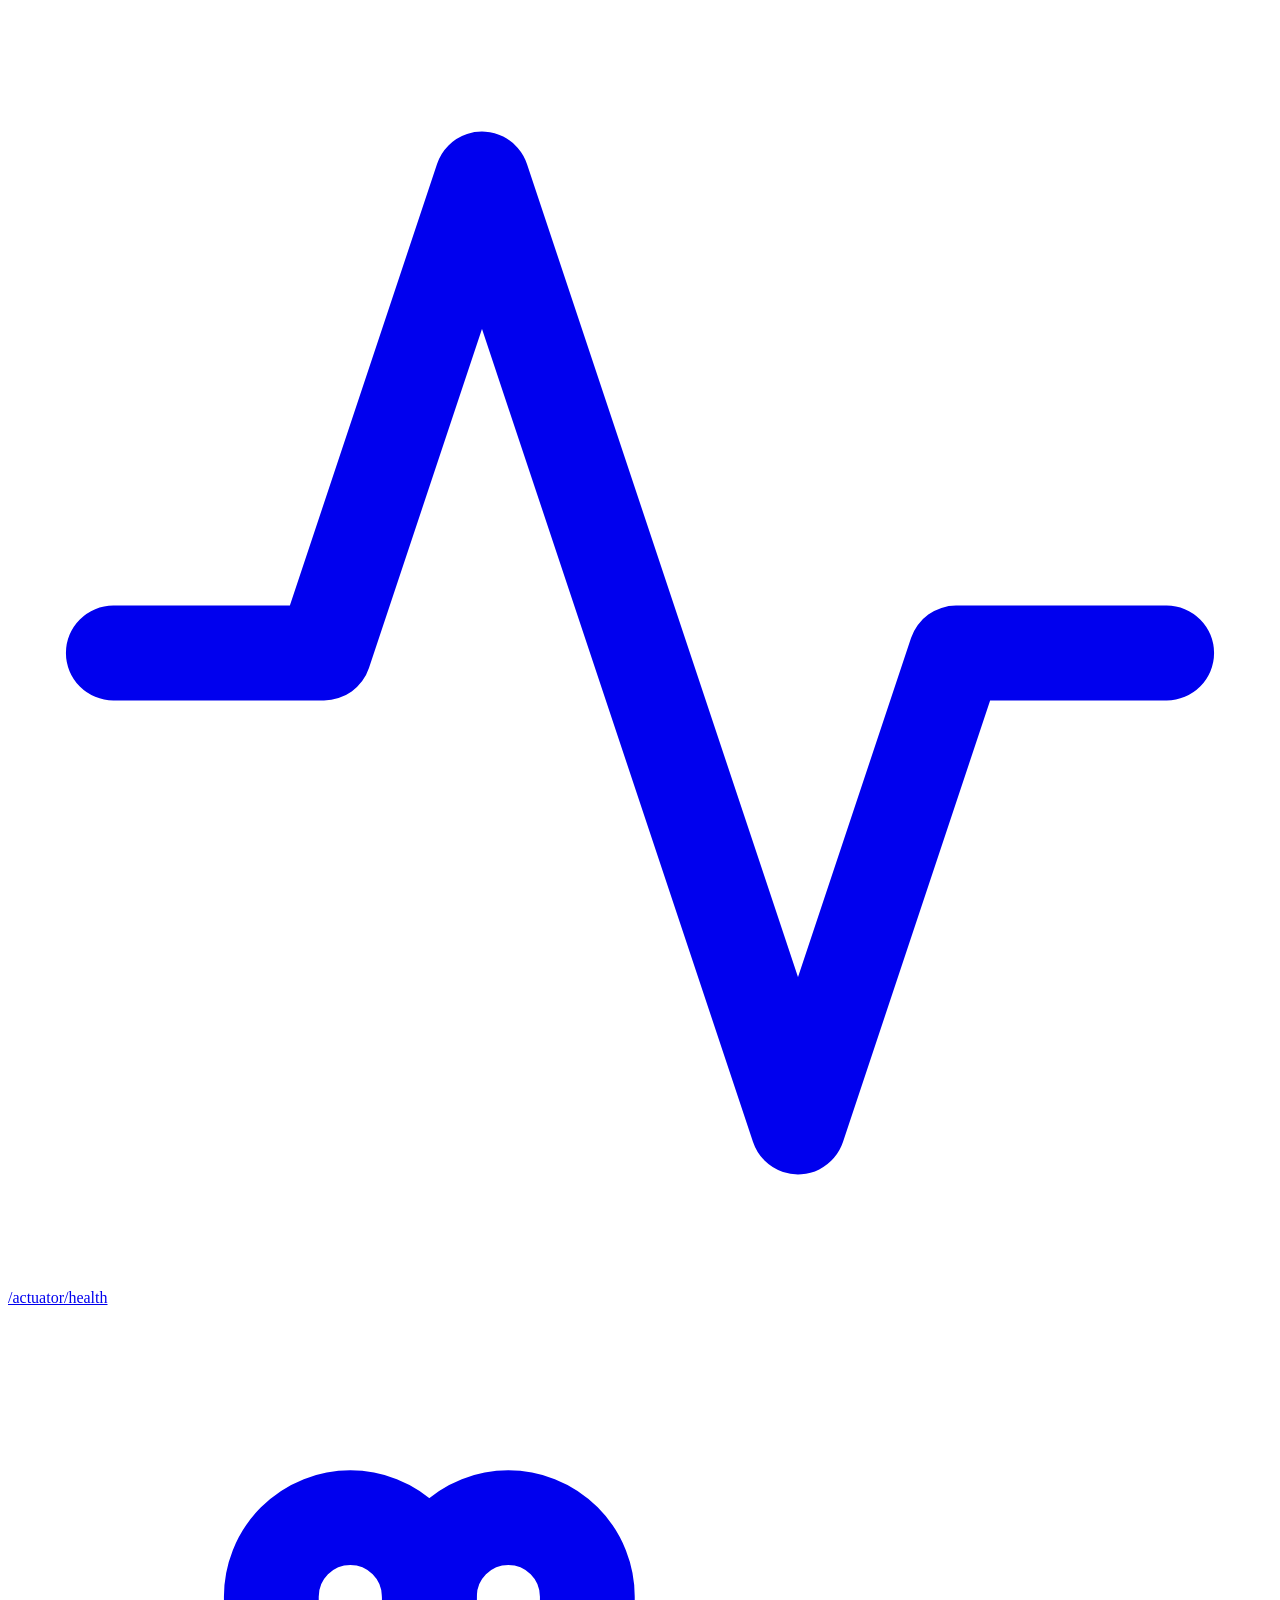
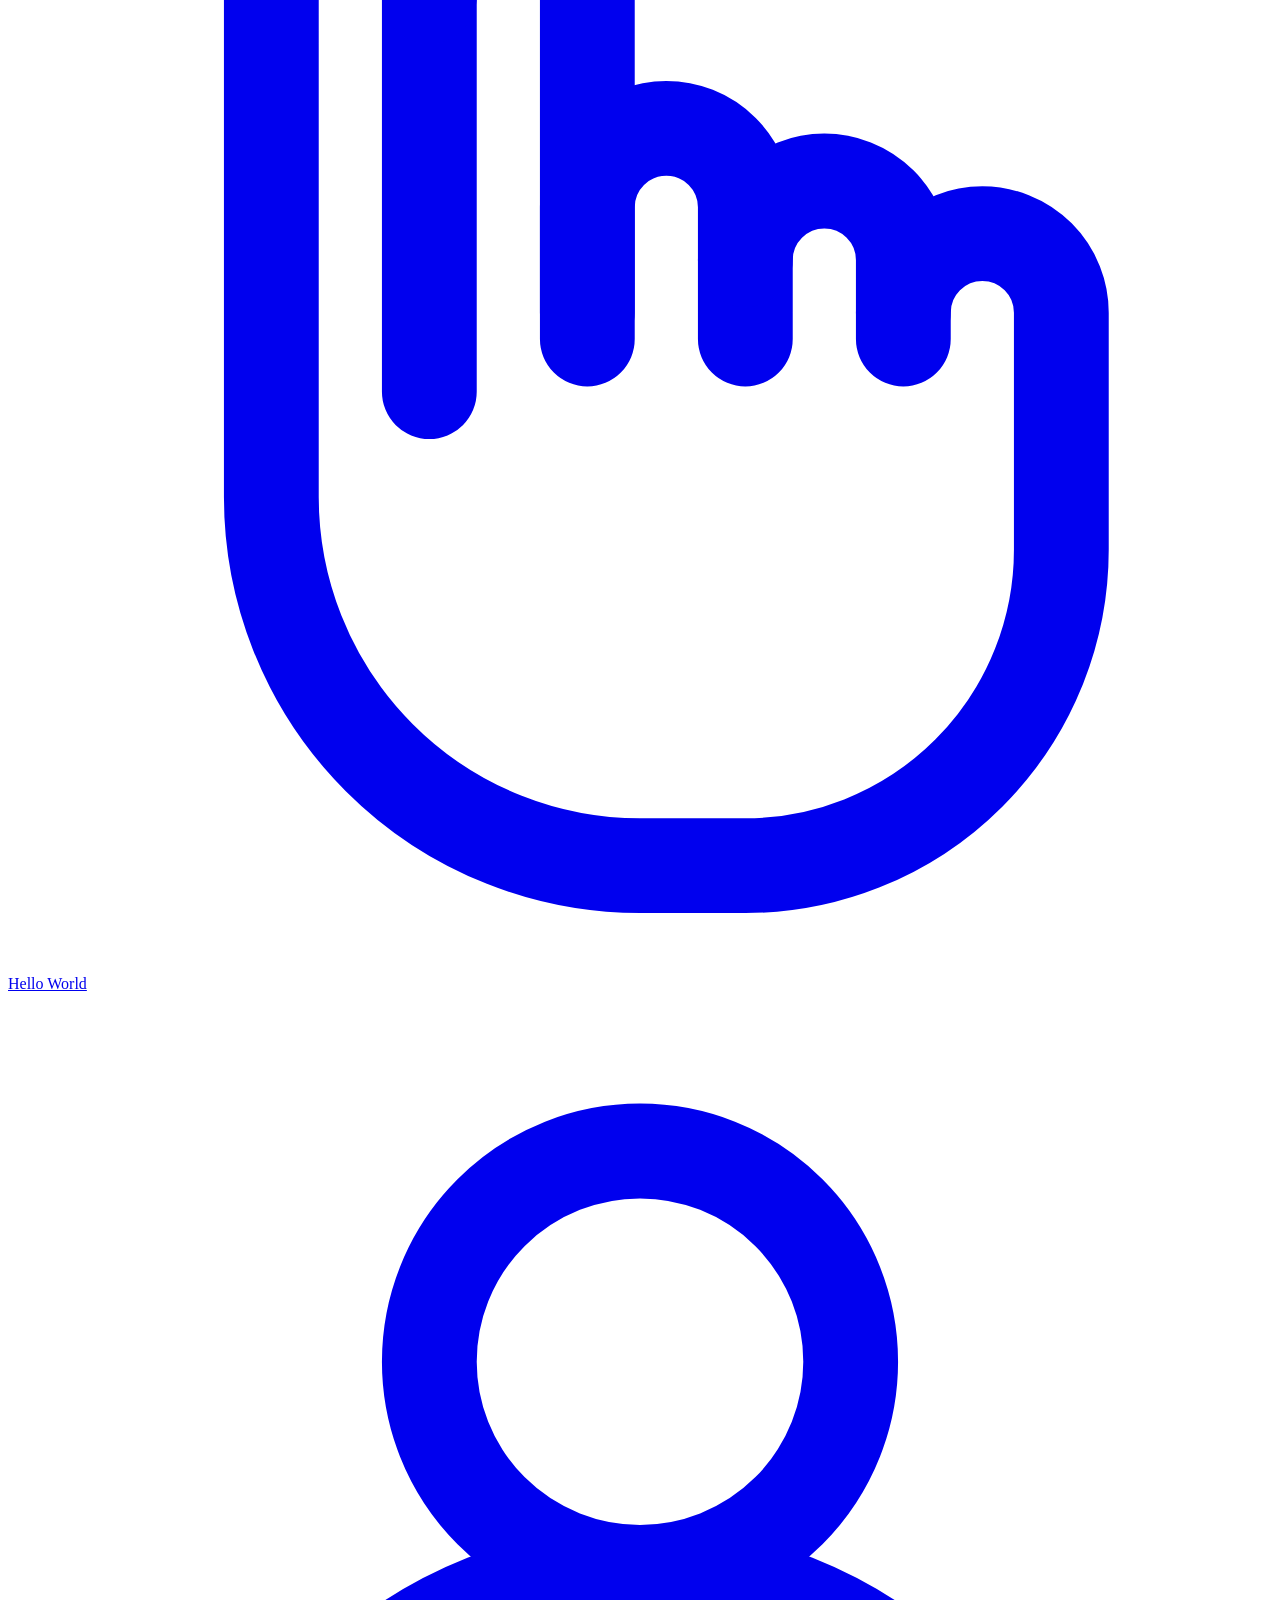
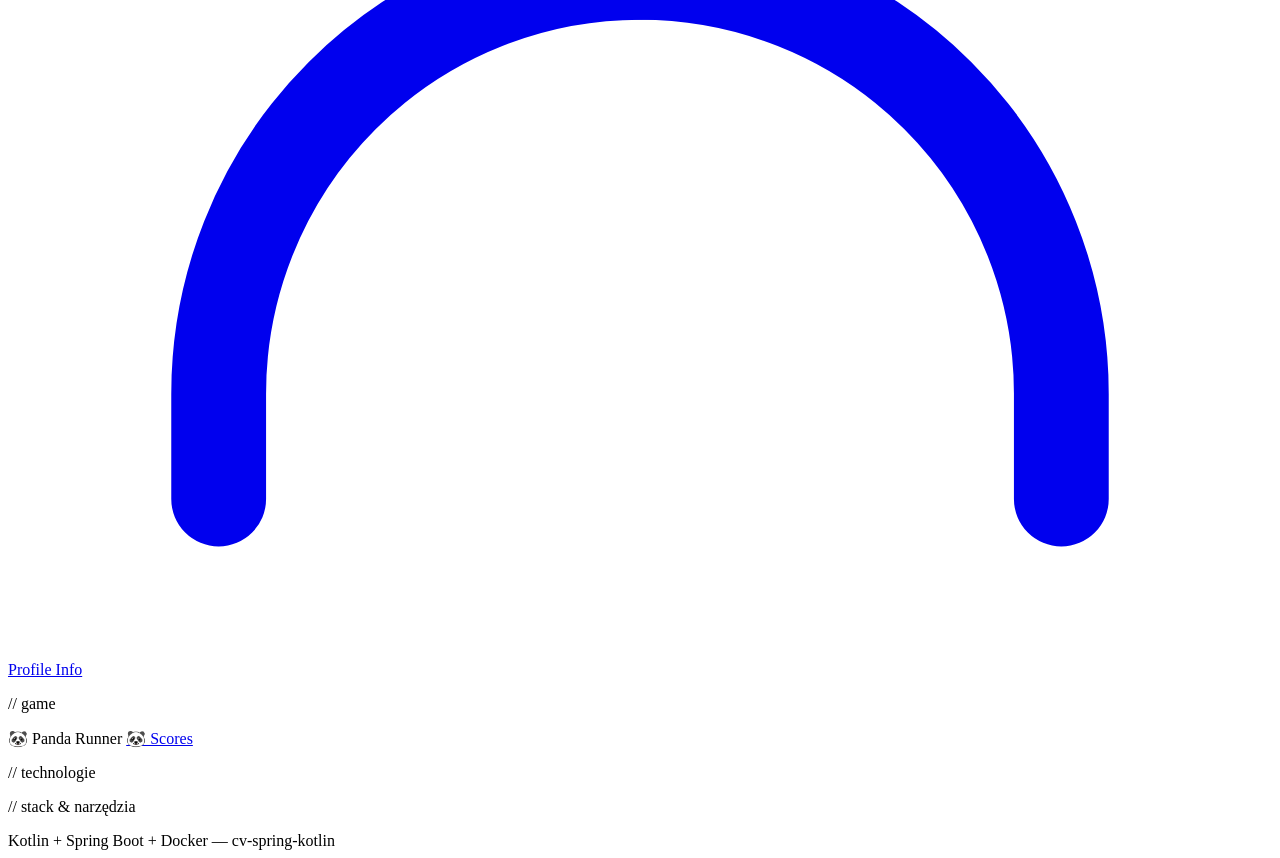
==== cv-spring-kotlin/src/main/resources/templates/index.html @ df16843b "Adding Panga Game Player Score storing in database" ====
<!DOCTYPE html>
<html lang="pl">
<head>
    <meta charset="UTF-8">
    <meta name="viewport" content="width=device-width, initial-scale=1.0">
    <title>CV</title>
    <link rel="preconnect" href="https://fonts.googleapis.com">
    <link href="https://fonts.googleapis.com/css2?family=DM+Mono:wght@300;400;500&family=Syne:wght@400;600;800&display=swap" rel="stylesheet">
    <link rel="icon" href="data:image/svg+xml,<svg xmlns='http://www.w3.org/2000/svg' viewBox='0 0 24 24' fill='none' stroke='%237fdbca' stroke-width='2' stroke-linecap='round' stroke-linejoin='round'><circle cx='12' cy='7' r='4'/><path d='M4 21v-2a8 8 0 0 1 16 0v2'/></svg>">
    <link rel="stylesheet" href="/css/indexStyle.css">
</head>
<body>
<div class="container">

    <!-- Header -->
    <header class="header">
        <p class="header__eyebrow" id="eyebrow"></p>
        <h1 class="header__name" id="name"></h1>
        <p class="header__role" id="role"></p>
        <p class="header__bio" id="bio"></p>

        <!-- Linki dynamiczne (z API) + statyczne przyciski -->
        <div class="links" id="links">
            <a class="link-btn" href="/actuator/health" id="health-link">
                <svg viewBox="0 0 24 24" fill="none" stroke="currentColor" stroke-width="1.8" stroke-linecap="round" stroke-linejoin="round">
                    <polyline points="22 12 18 12 15 21 9 3 6 12 2 12"/>
                </svg>
                /actuator/health
            </a>
            <a class="link-btn" href="/api/hello">
                <svg viewBox="0 0 24 24" fill="none" stroke="currentColor" stroke-width="1.8" stroke-linecap="round" stroke-linejoin="round">
                    <path d="M8 13V5.5a1.5 1.5 0 0 1 3 0V12"/>
                    <path d="M11 11.5v-2a1.5 1.5 0 0 1 3 0V12"/>
                    <path d="M14 10.5a1.5 1.5 0 0 1 3 0V12"/>
                    <path d="M17 11.5a1.5 1.5 0 0 1 3 0V16a6 6 0 0 1-6 6h-2a7 7 0 0 1-7-7V5.5a1.5 1.5 0 0 1 3 0"/>
                </svg>
                Hello World
            </a>
            <a class="link-btn" href="/api/profileinfo">
                <svg viewBox="0 0 24 24" fill="none" stroke="currentColor" stroke-width="1.8" stroke-linecap="round" stroke-linejoin="round">
                    <circle cx="12" cy="7" r="4"/>
                    <path d="M4 21v-2a8 8 0 0 1 16 0v2"/>
                </svg>
                Profile Info
            </a>
        </div>
    </header>

    <section class="section">
        <p class="section__label">// game</p>
        <a class="link-btn" th:href="@{/pandaGame.html}">
            🐼 Panda Runner
        </a>
        <a class="link-btn" href="/api/pandagame/scores">
            🐼 Scores
        </a>
    </section>

    <!-- Technologies — wypełniane z API (data.technologies) -->
    <section class="section">
        <p class="section__label">// technologie</p>
        <div class="skills" id="skills-grid"></div>
    </section>

    <!-- Stack — wypełniane z API (data.stacks) -->
    <section class="section">
        <p class="section__label">// stack & narzędzia</p>
        <div class="stack" id="stack-chips"></div>
    </section>

    <!-- Footer -->
    <footer class="footer">
        <div class="status">
            <div class="dot"></div>
            <!-- wypełniane z API (data.footer) -->
            <span id="footer-status"></span>
        </div>
        <span>Kotlin + Spring Boot + Docker — cv-spring-kotlin</span>
    </footer>
</div>
<script src="/js/index.js"></script>
</body>
</html>
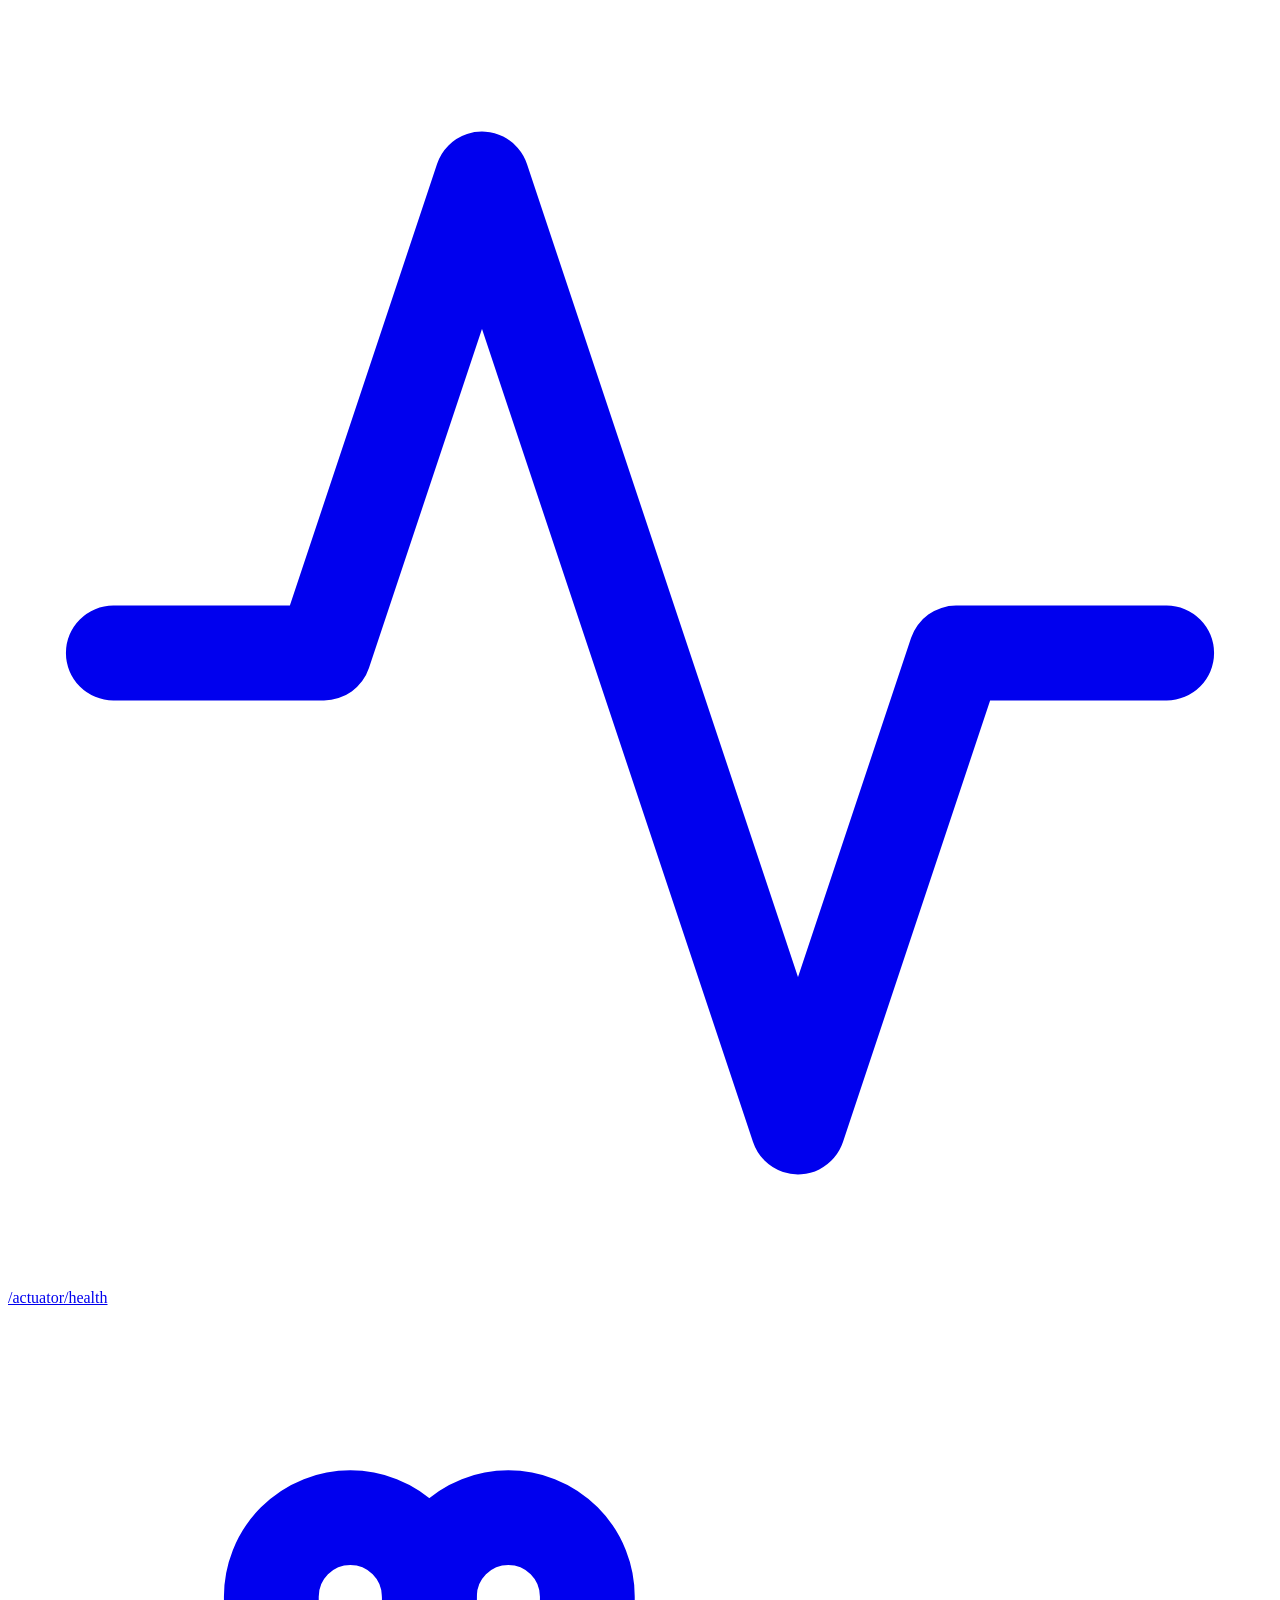
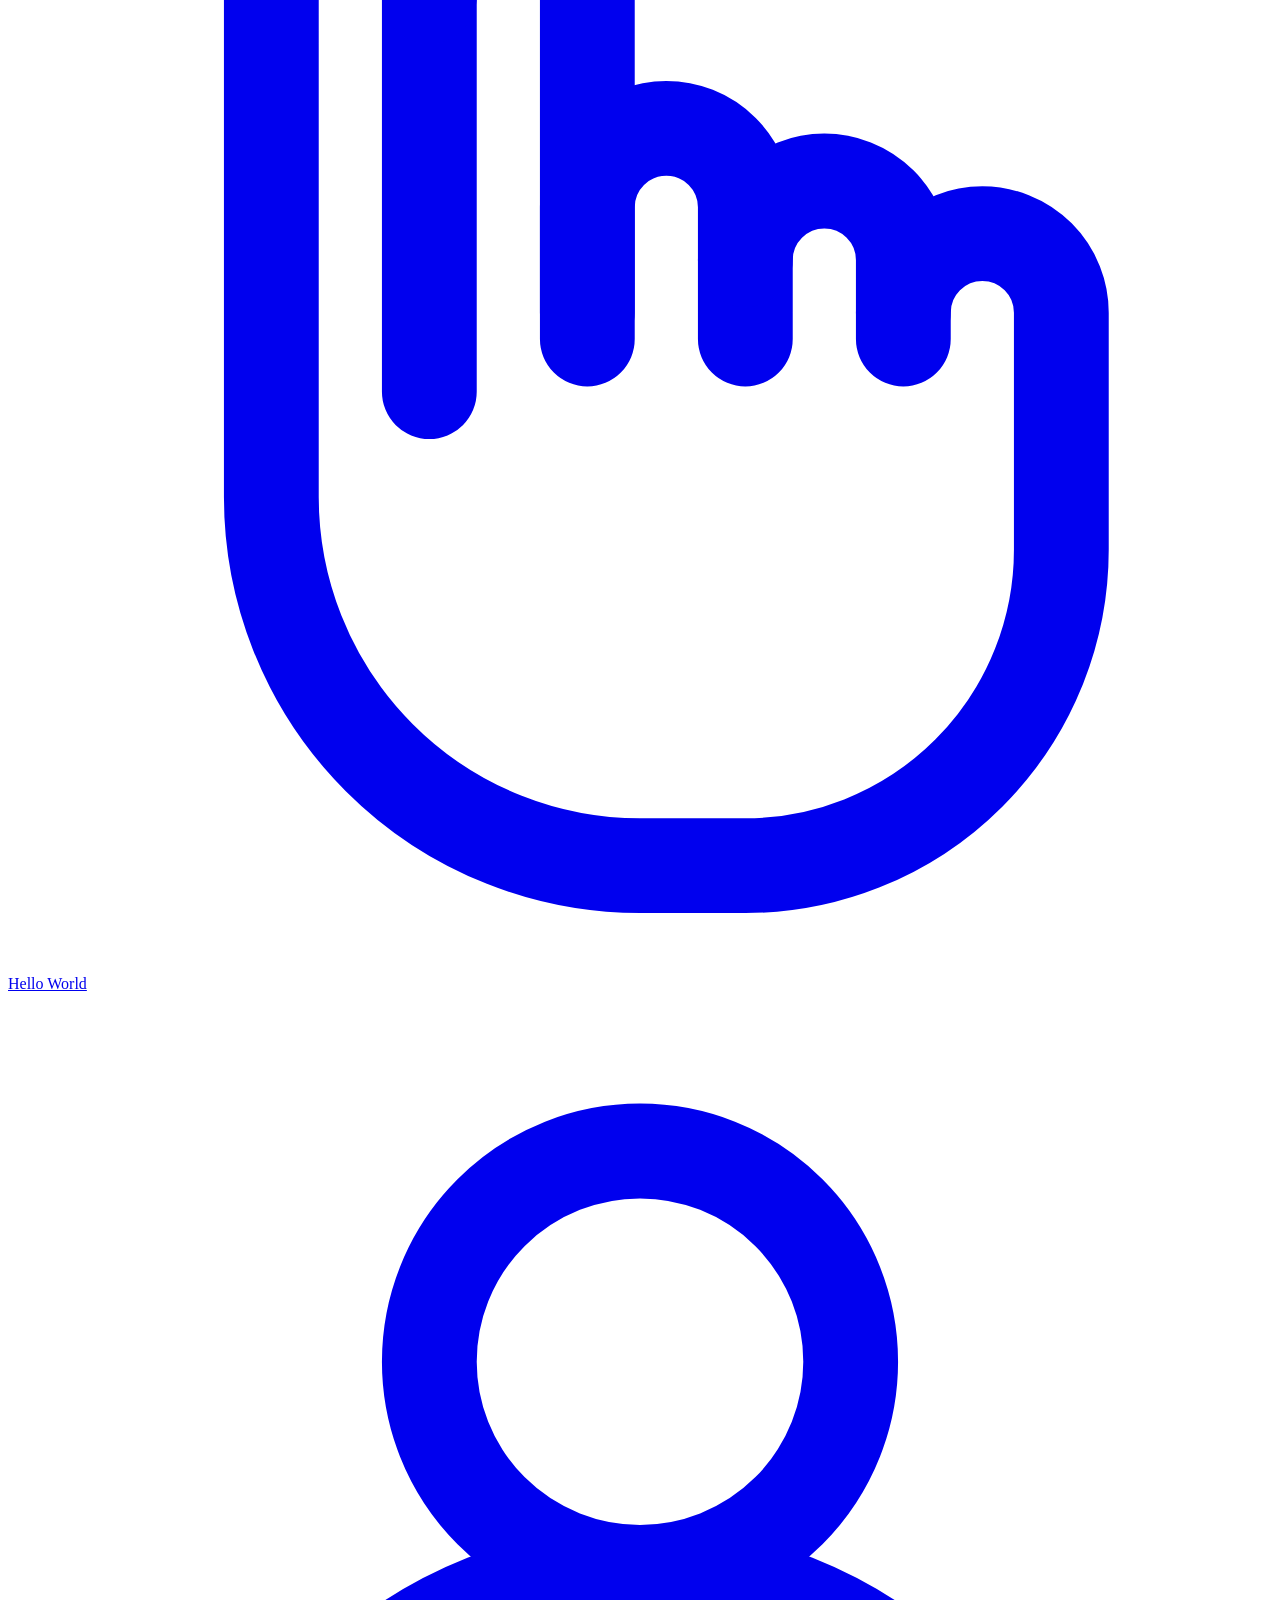
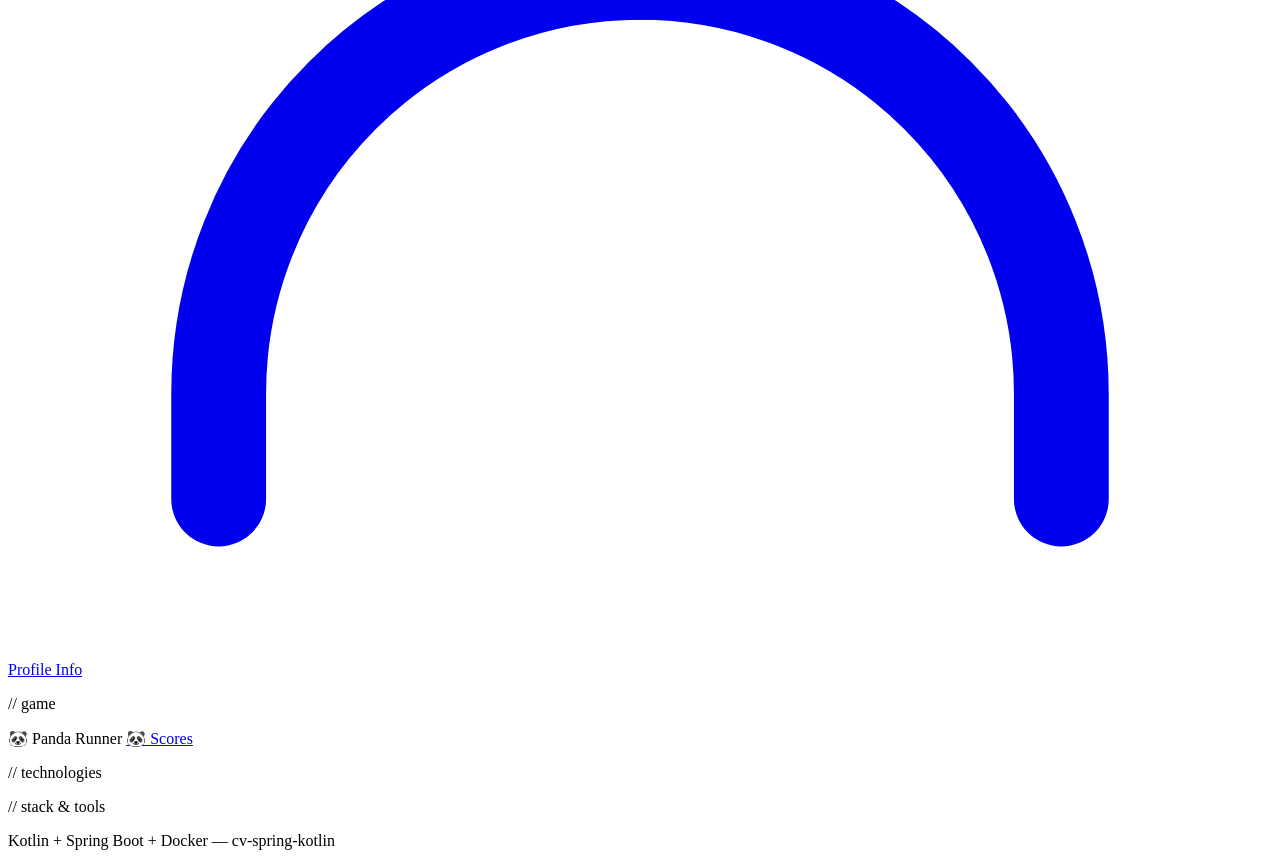
==== commit 9a90a6f1: "Updating english version" ====
--- a/cv-spring-kotlin/src/main/resources/templates/index.html
+++ b/cv-spring-kotlin/src/main/resources/templates/index.html
@@ -56,15 +56,15 @@
         </a>
     </section>
 
-    <!-- Technologies — wypełniane z API (data.technologies) -->
+    <!-- Technologies — populated from API (data.technologies) -->
     <section class="section">
-        <p class="section__label">// technologie</p>
+        <p class="section__label">// technologies</p>
         <div class="skills" id="skills-grid"></div>
     </section>
 
-    <!-- Stack — wypełniane z API (data.stacks) -->
+    <!-- Stack — populated from API (data.stacks) -->
     <section class="section">
-        <p class="section__label">// stack & narzędzia</p>
+        <p class="section__label">// stack & tools</p>
         <div class="stack" id="stack-chips"></div>
     </section>
 
@@ -72,7 +72,7 @@
     <footer class="footer">
         <div class="status">
             <div class="dot"></div>
-            <!-- wypełniane z API (data.footer) -->
+            <!-- populated from API (data.footer) -->
             <span id="footer-status"></span>
         </div>
         <span>Kotlin + Spring Boot + Docker — cv-spring-kotlin</span>
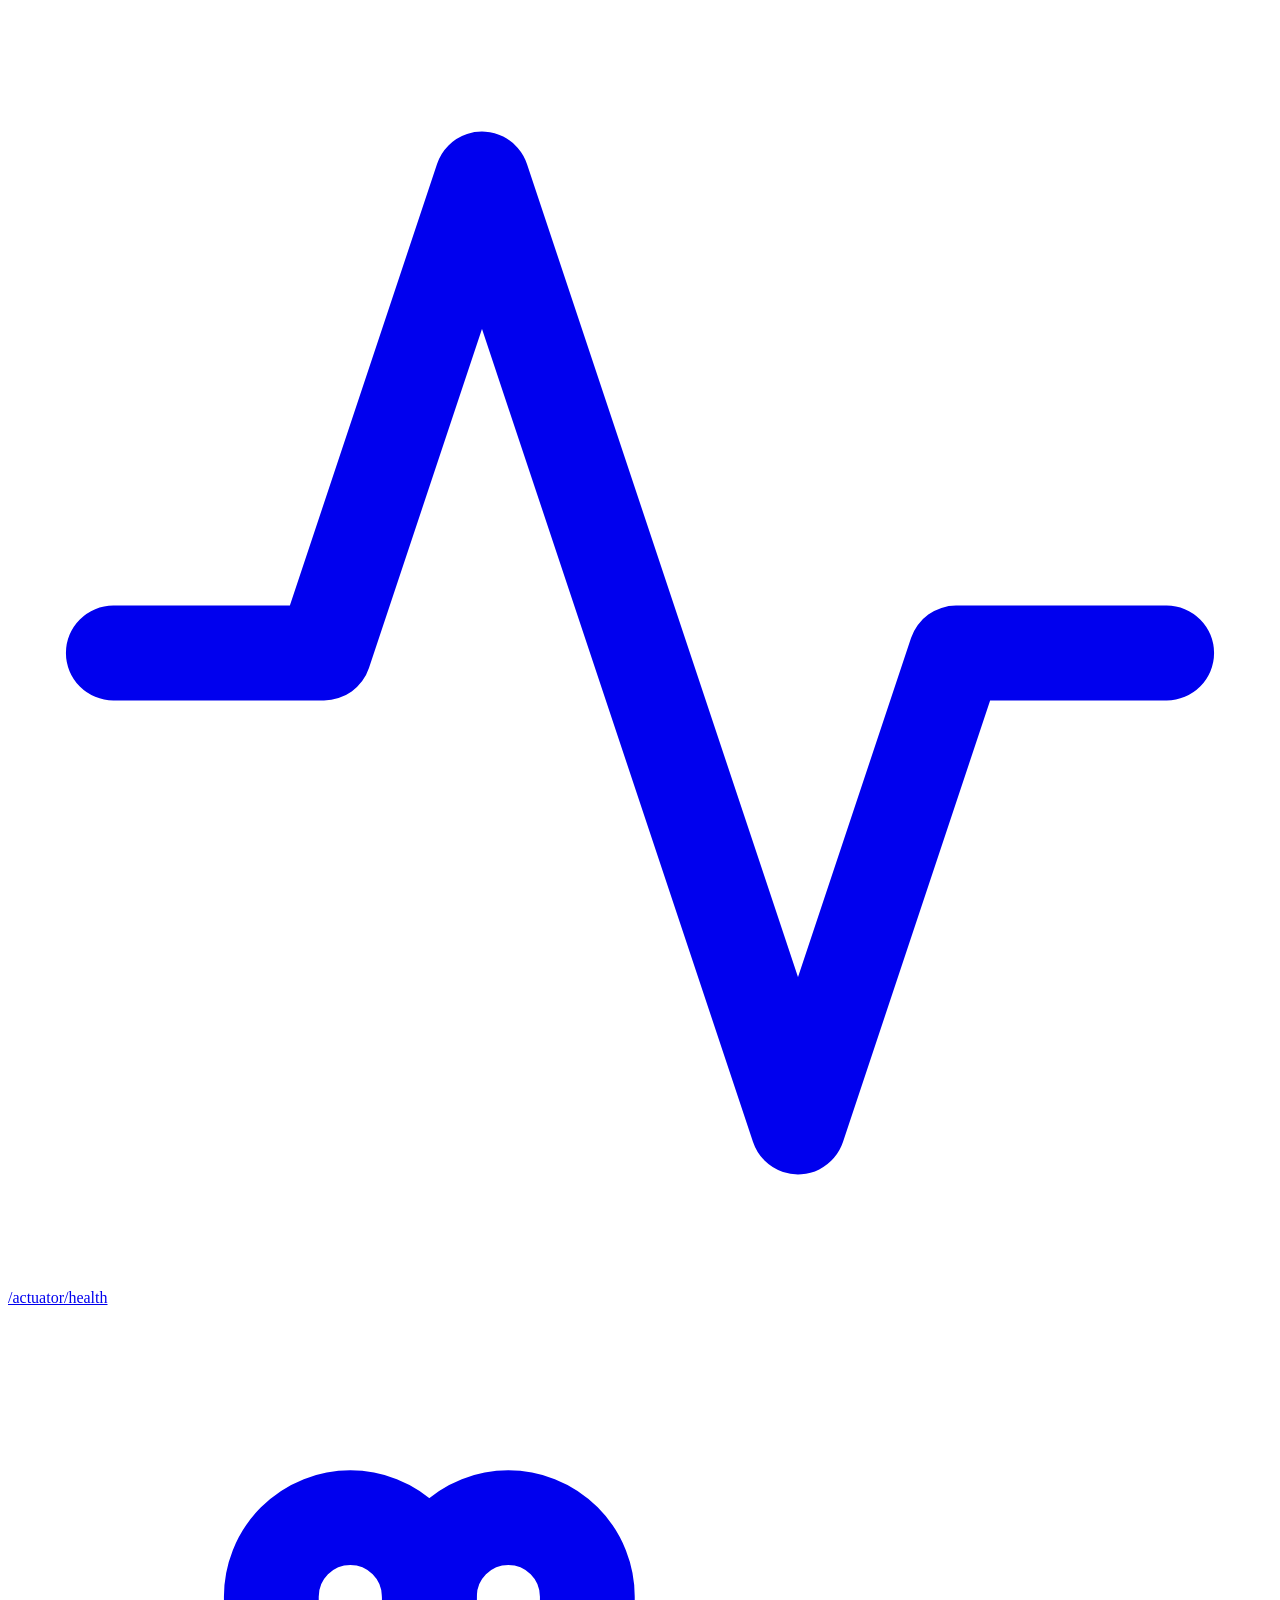
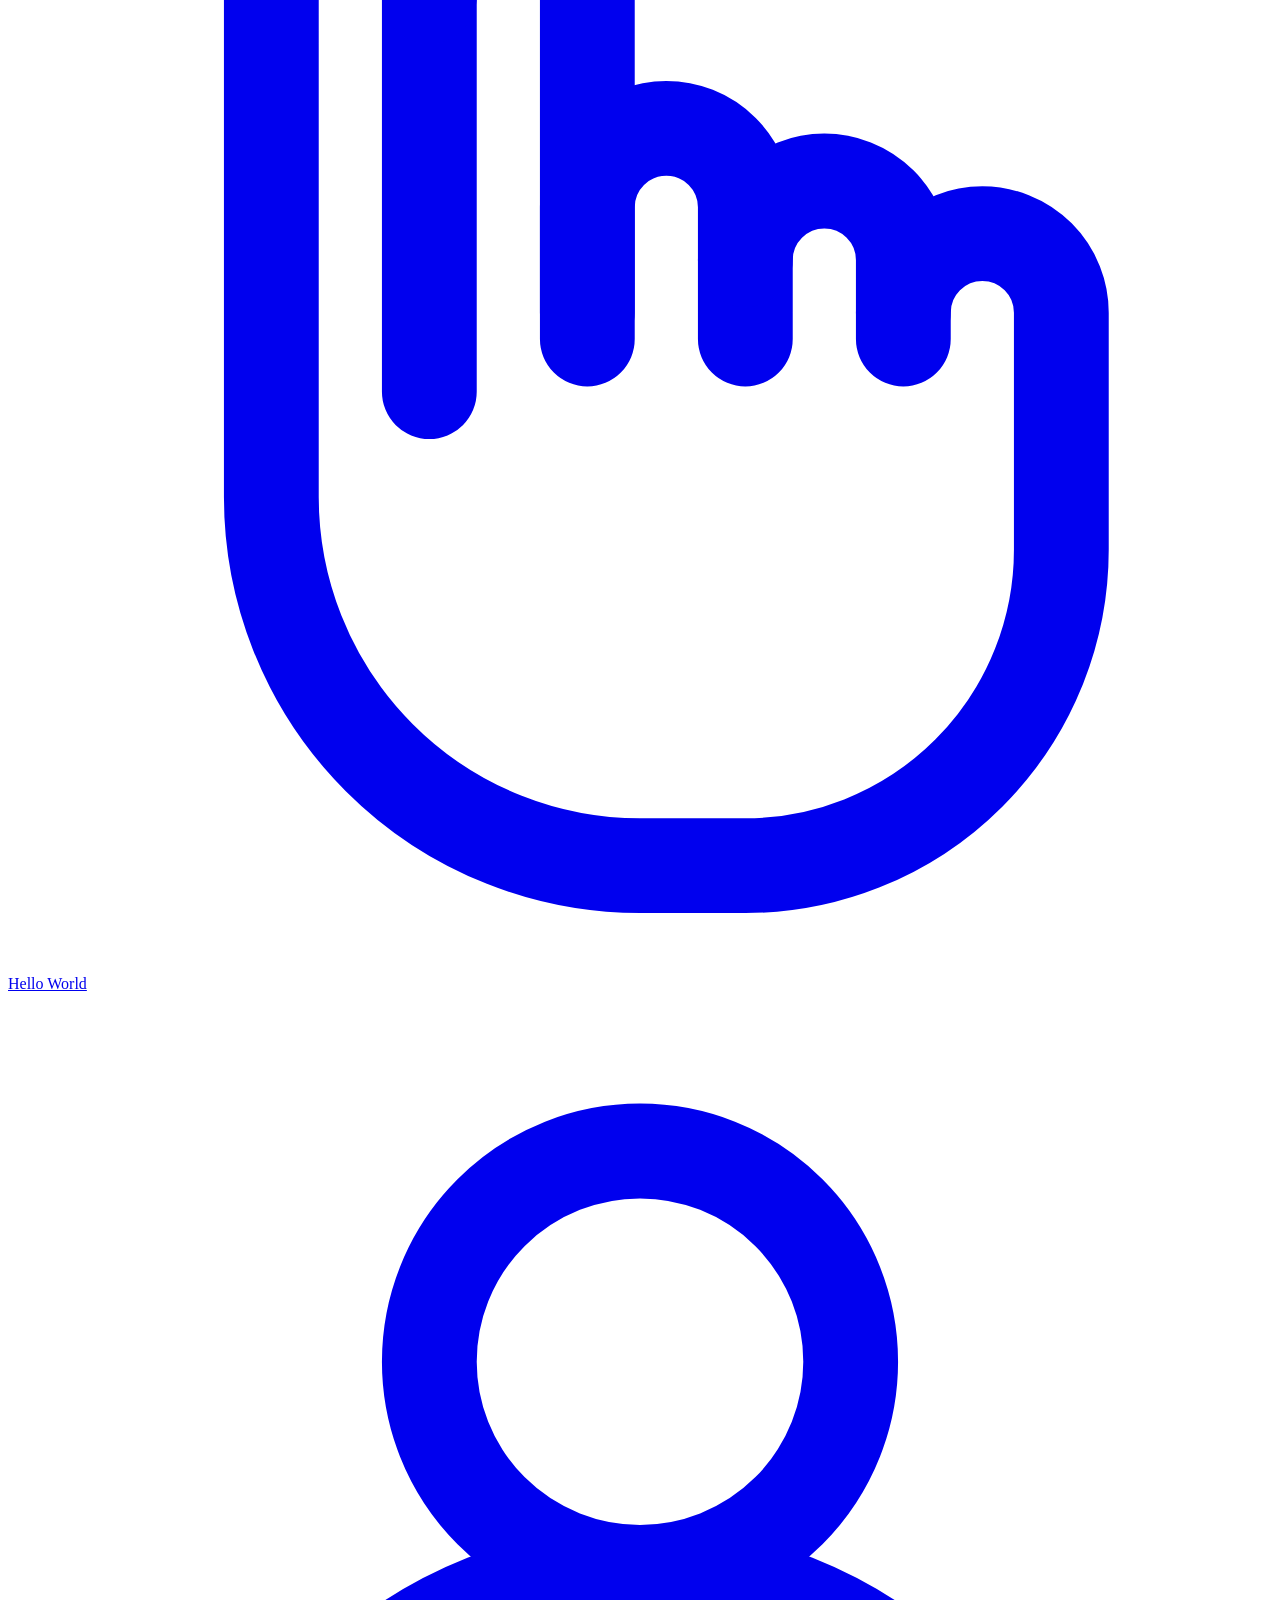
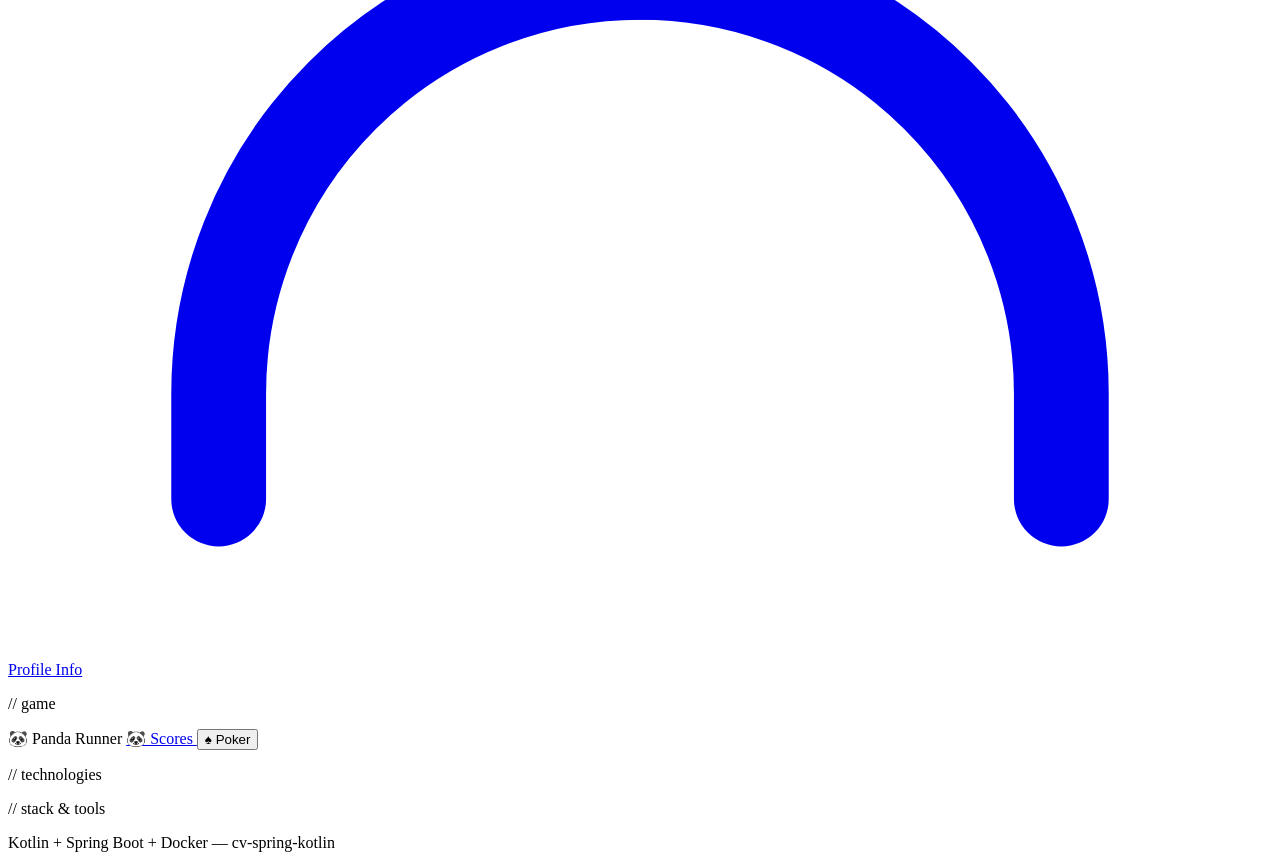
==== commit ab77331d: "Update" ====
--- a/cv-spring-kotlin/src/main/resources/templates/index.html
+++ b/cv-spring-kotlin/src/main/resources/templates/index.html
@@ -54,6 +54,9 @@
         <a class="link-btn" href="/api/pandagame/scores">
             🐼 Scores
         </a>
+        <a class="link-btn" th:href="@{/pokerGame.html}">
+            <button>♠ Poker</button>
+        </a>
     </section>
 
     <!-- Technologies — populated from API (data.technologies) -->
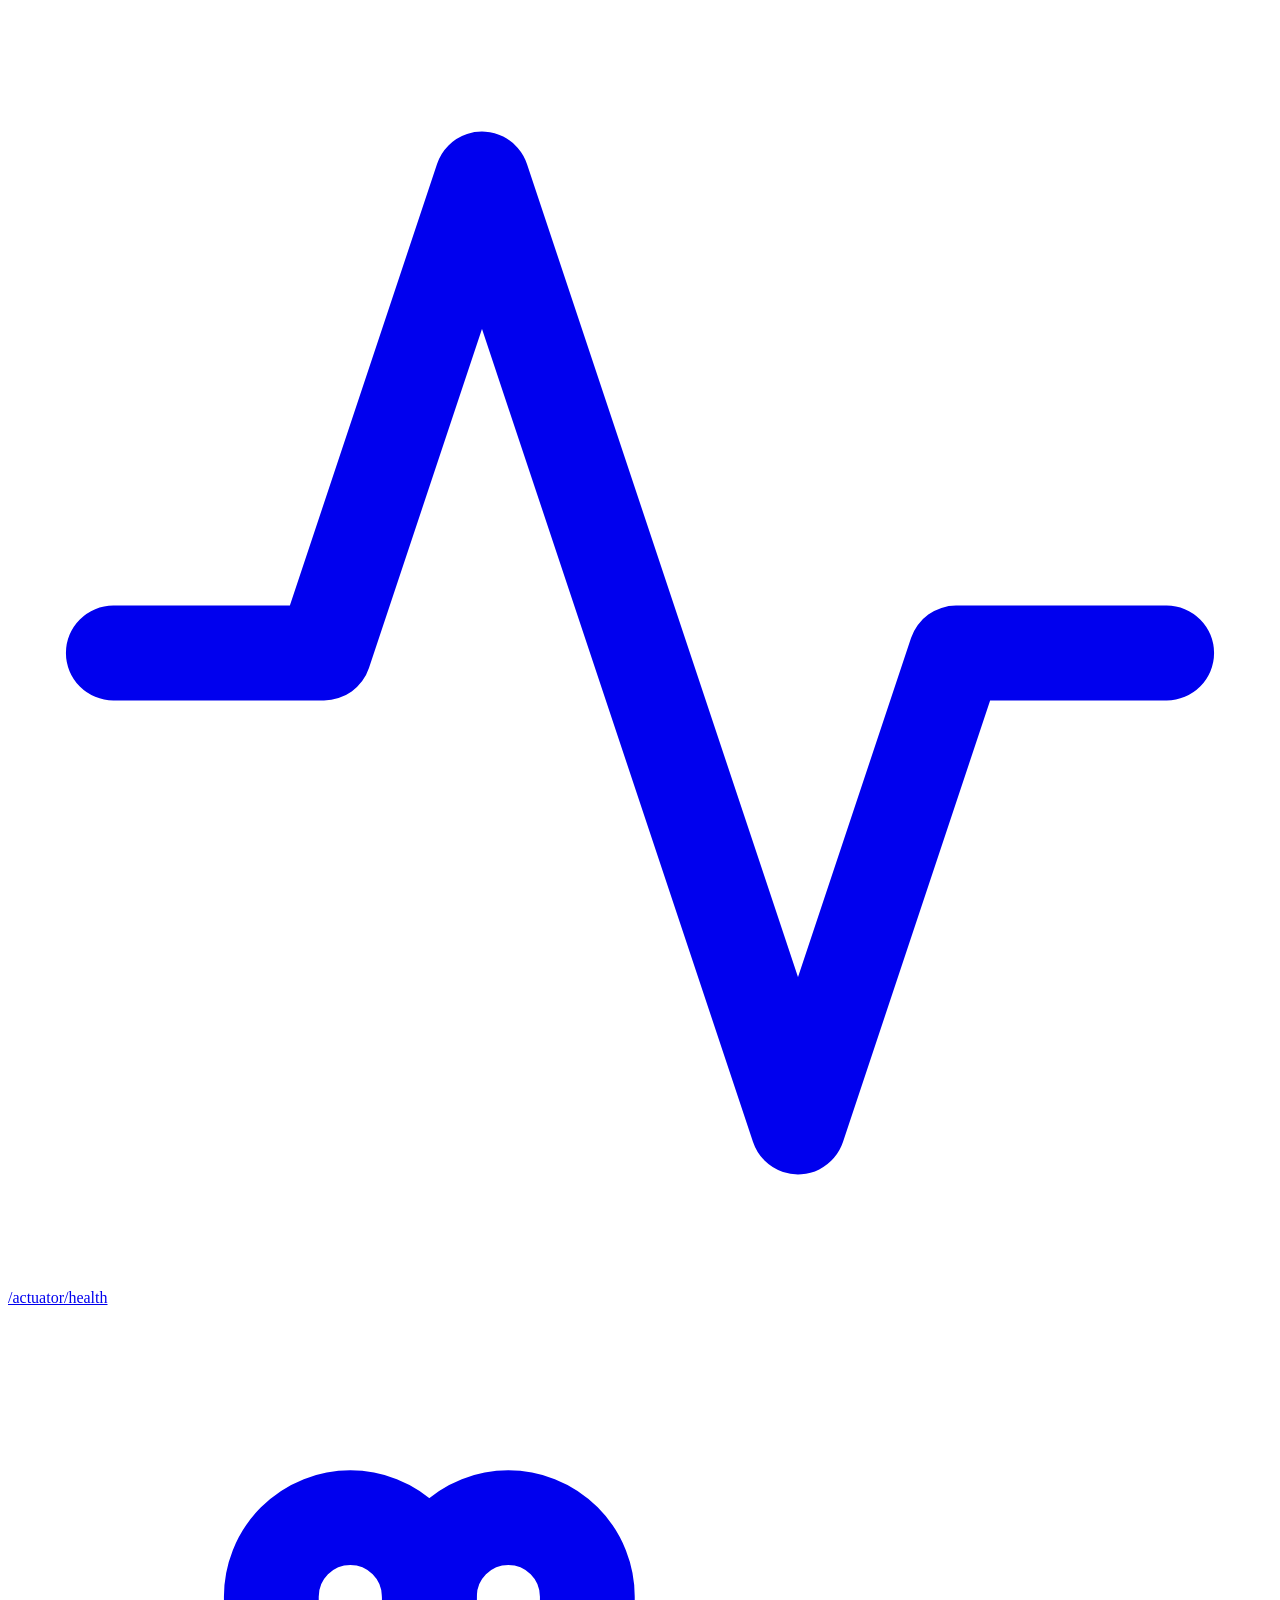
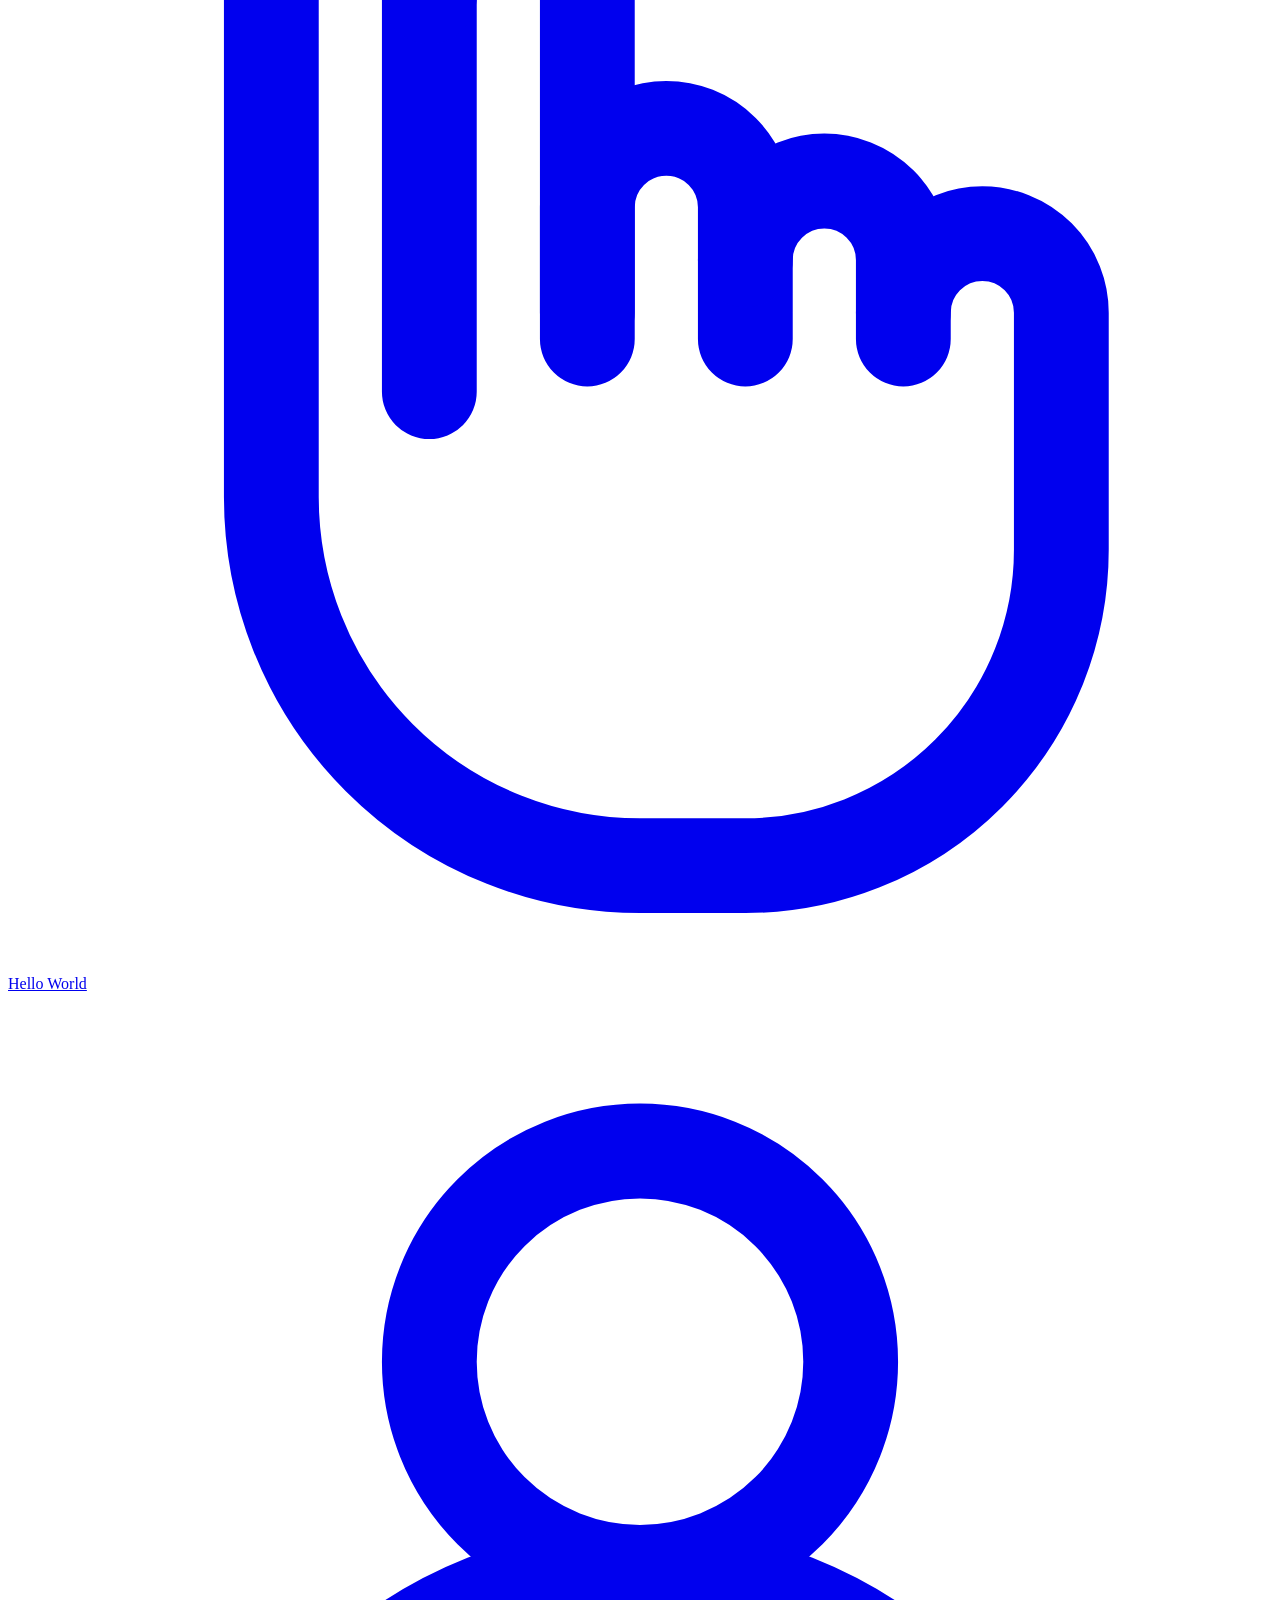
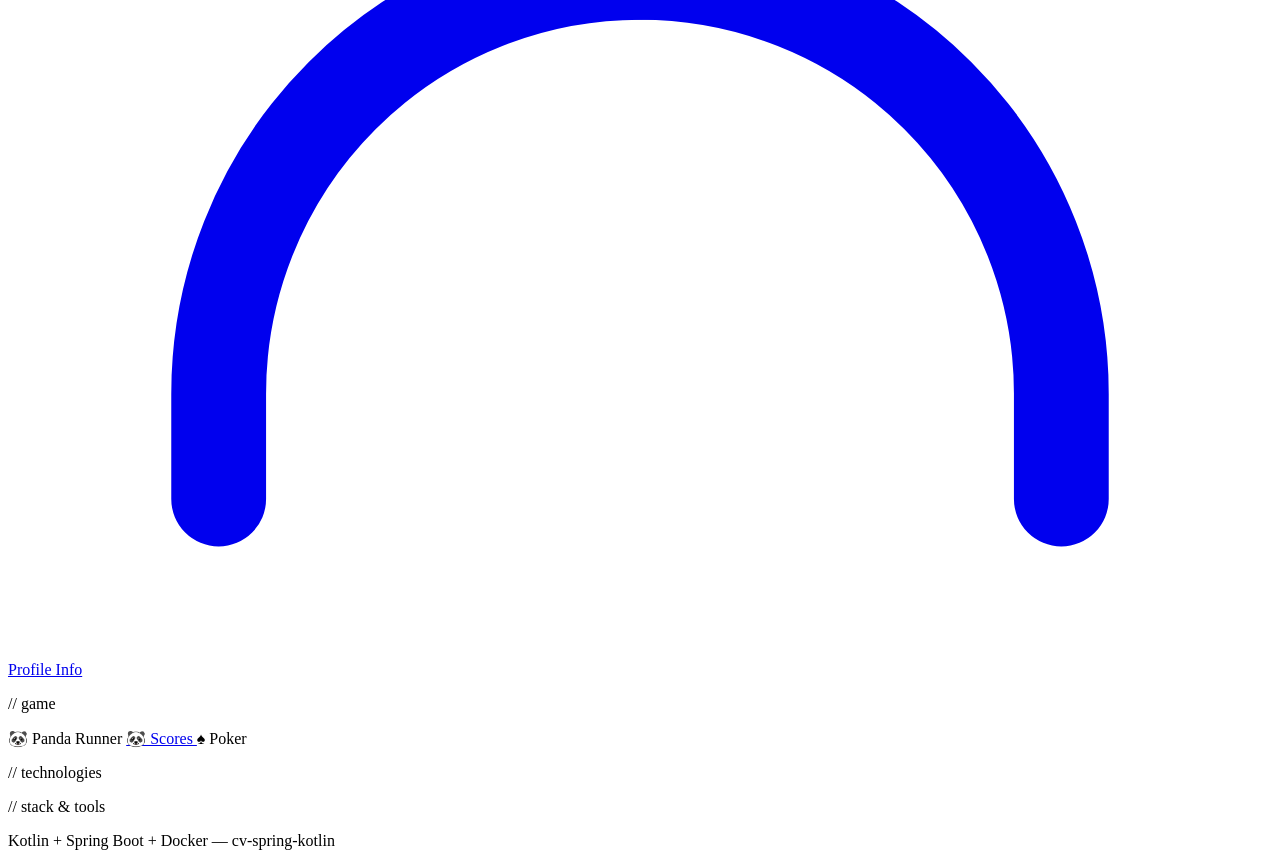
==== commit 9b8fb1ae: "README and api refactoring" ====
--- a/cv-spring-kotlin/src/main/resources/templates/index.html
+++ b/cv-spring-kotlin/src/main/resources/templates/index.html
@@ -55,7 +55,7 @@
             🐼 Scores
         </a>
         <a class="link-btn" th:href="@{/pokerGame.html}">
-            <button>♠ Poker</button>
+            ♠ Poker
         </a>
     </section>
 
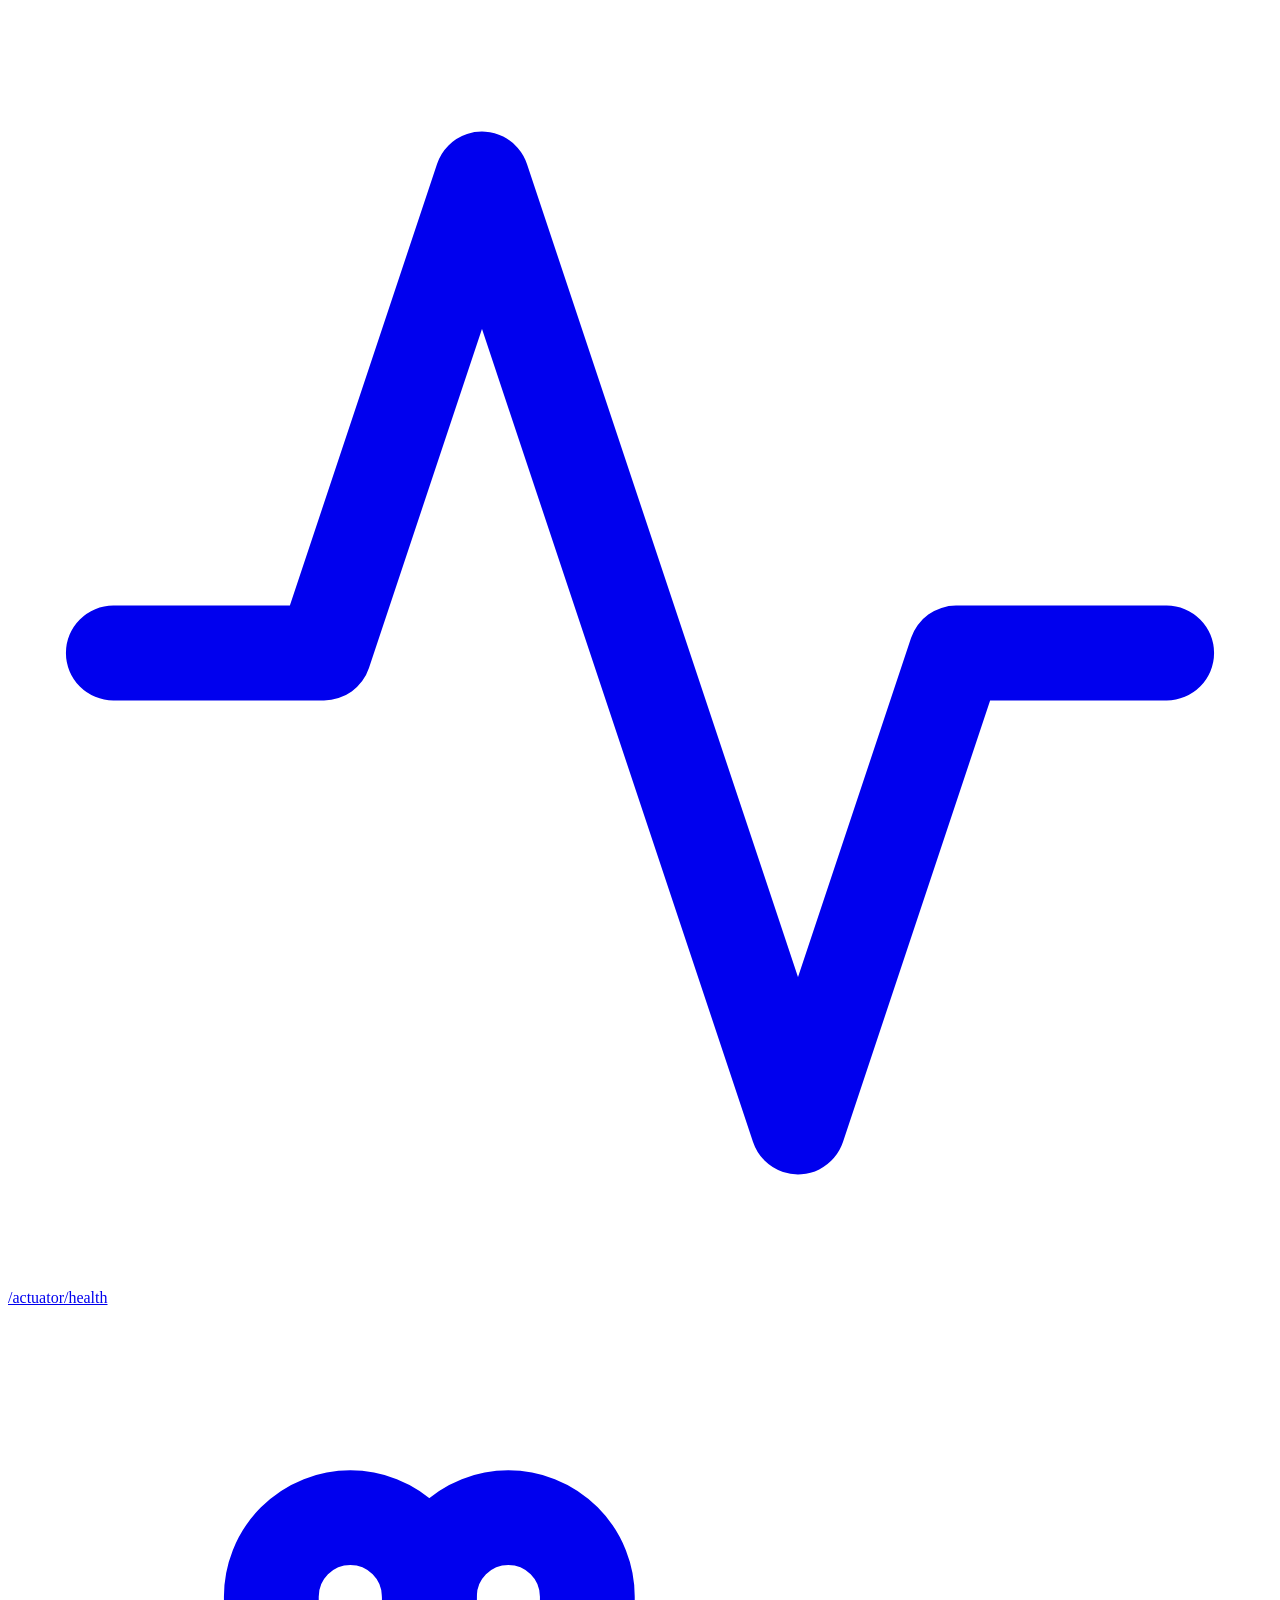
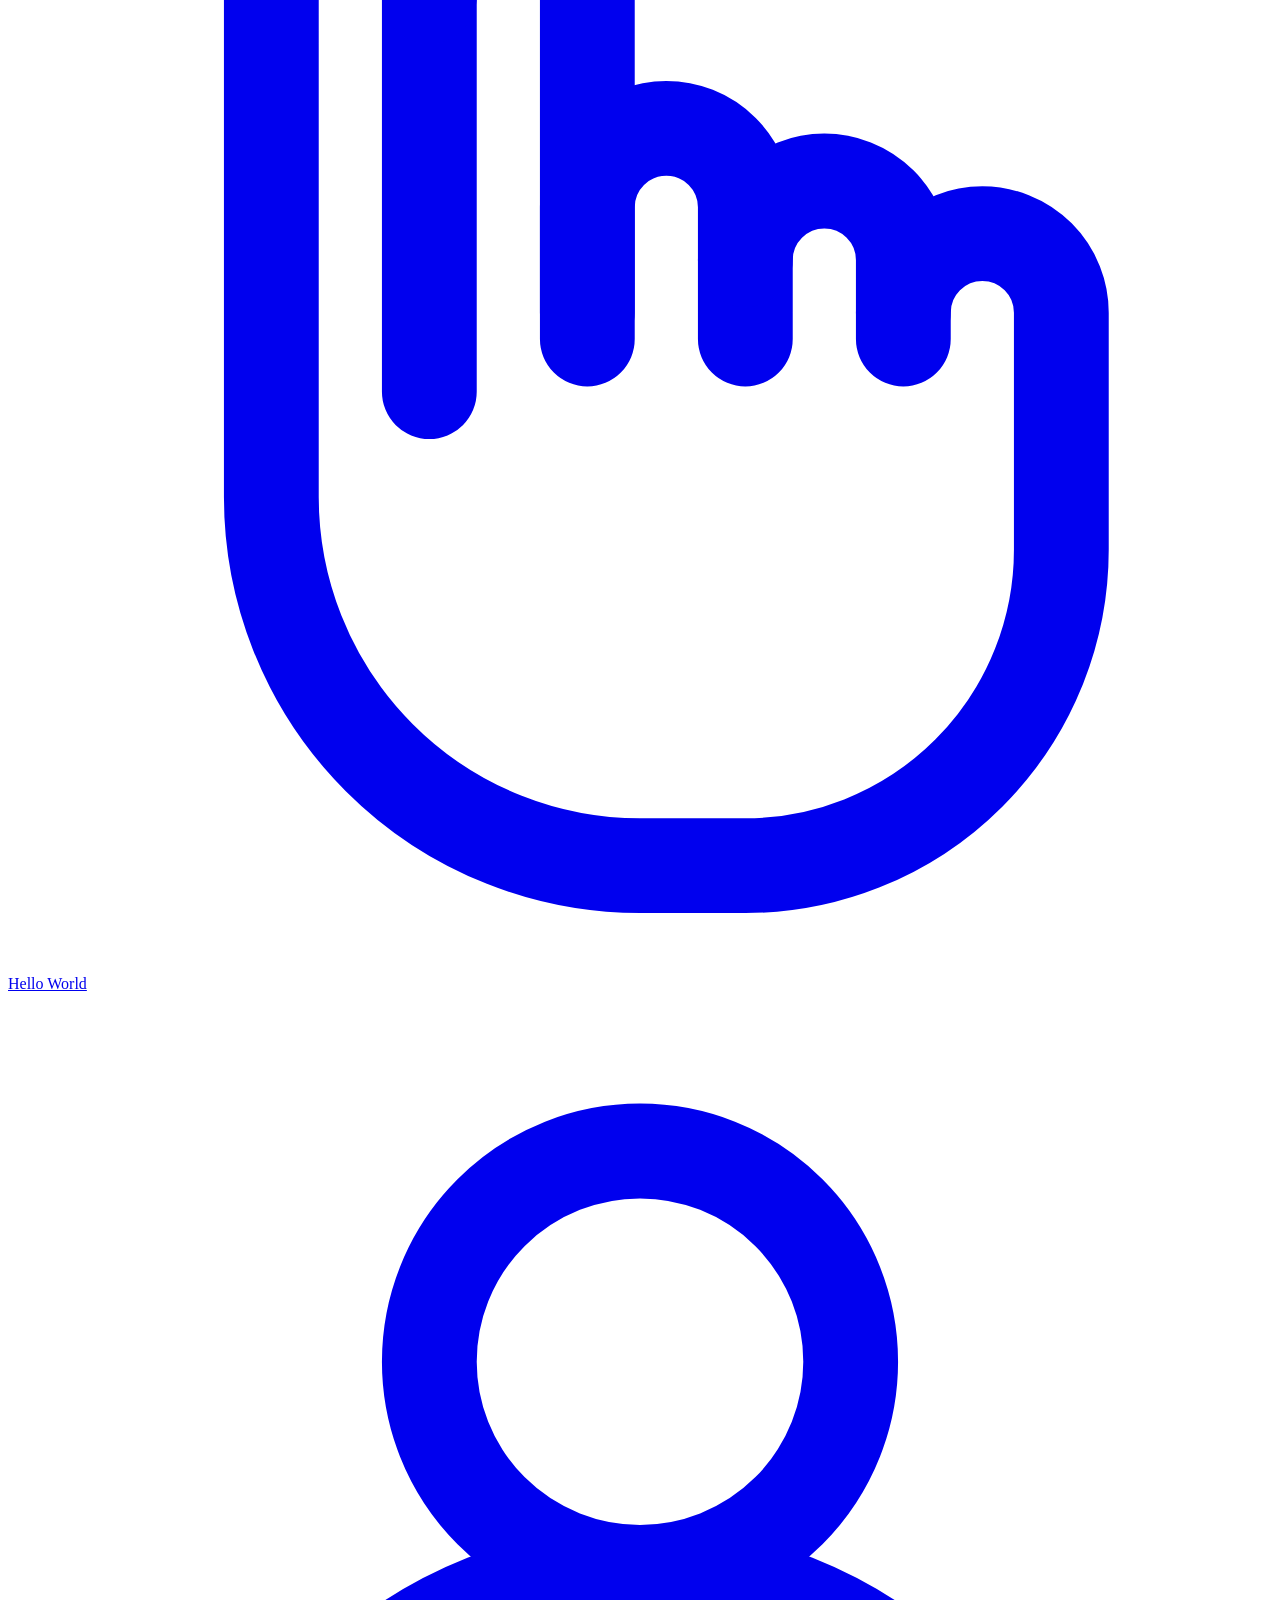
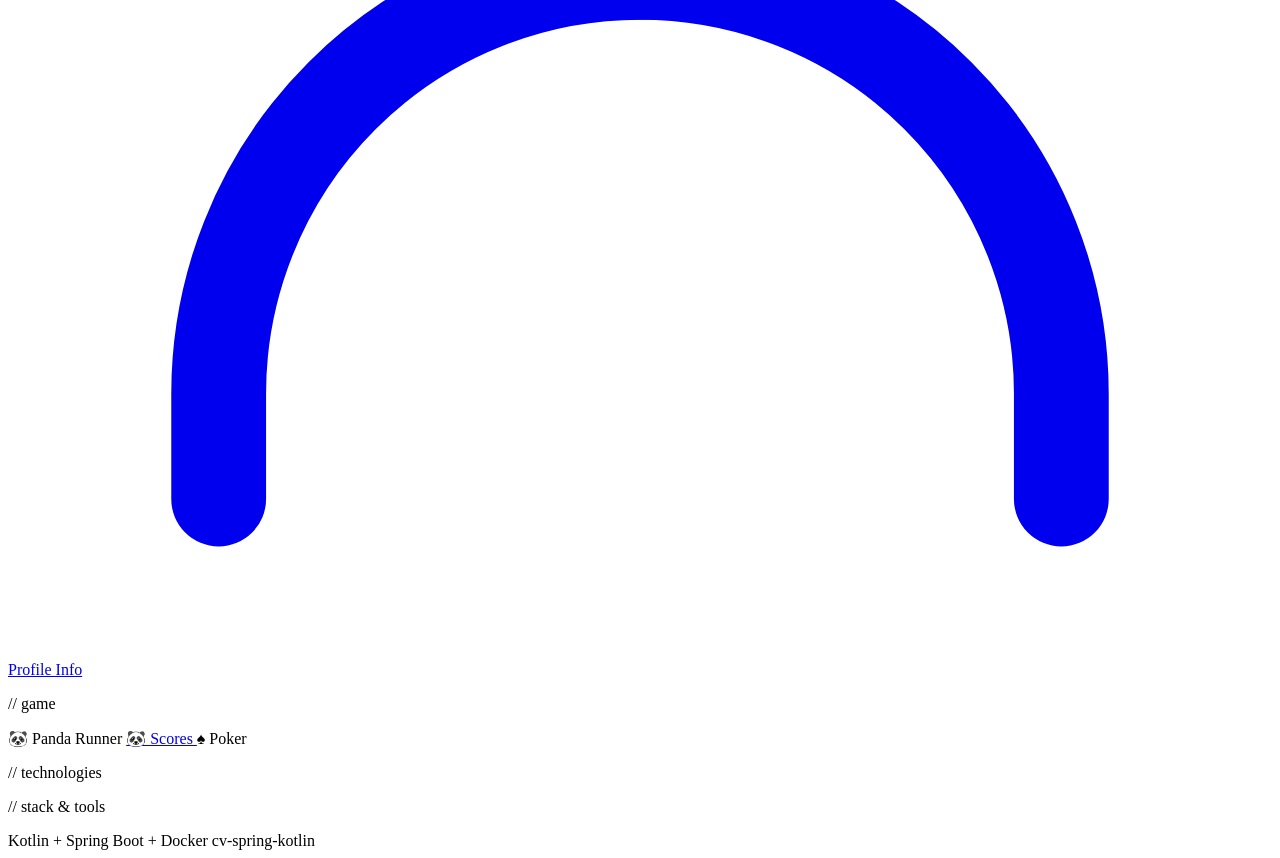
==== commit 4e03d73e: "Refactoring part 2" ====
--- a/cv-spring-kotlin/src/main/resources/templates/index.html
+++ b/cv-spring-kotlin/src/main/resources/templates/index.html
@@ -59,13 +59,13 @@
         </a>
     </section>
 
-    <!-- Technologies — populated from API (data.technologies) -->
+    <!-- Technologies  populated from API (data.technologies) -->
     <section class="section">
         <p class="section__label">// technologies</p>
         <div class="skills" id="skills-grid"></div>
     </section>
 
-    <!-- Stack — populated from API (data.stacks) -->
+    <!-- Stack  populated from API (data.stacks) -->
     <section class="section">
         <p class="section__label">// stack & tools</p>
         <div class="stack" id="stack-chips"></div>
@@ -78,7 +78,7 @@
             <!-- populated from API (data.footer) -->
             <span id="footer-status"></span>
         </div>
-        <span>Kotlin + Spring Boot + Docker — cv-spring-kotlin</span>
+        <span>Kotlin + Spring Boot + Docker  cv-spring-kotlin</span>
     </footer>
 </div>
 <script src="/js/index.js"></script>
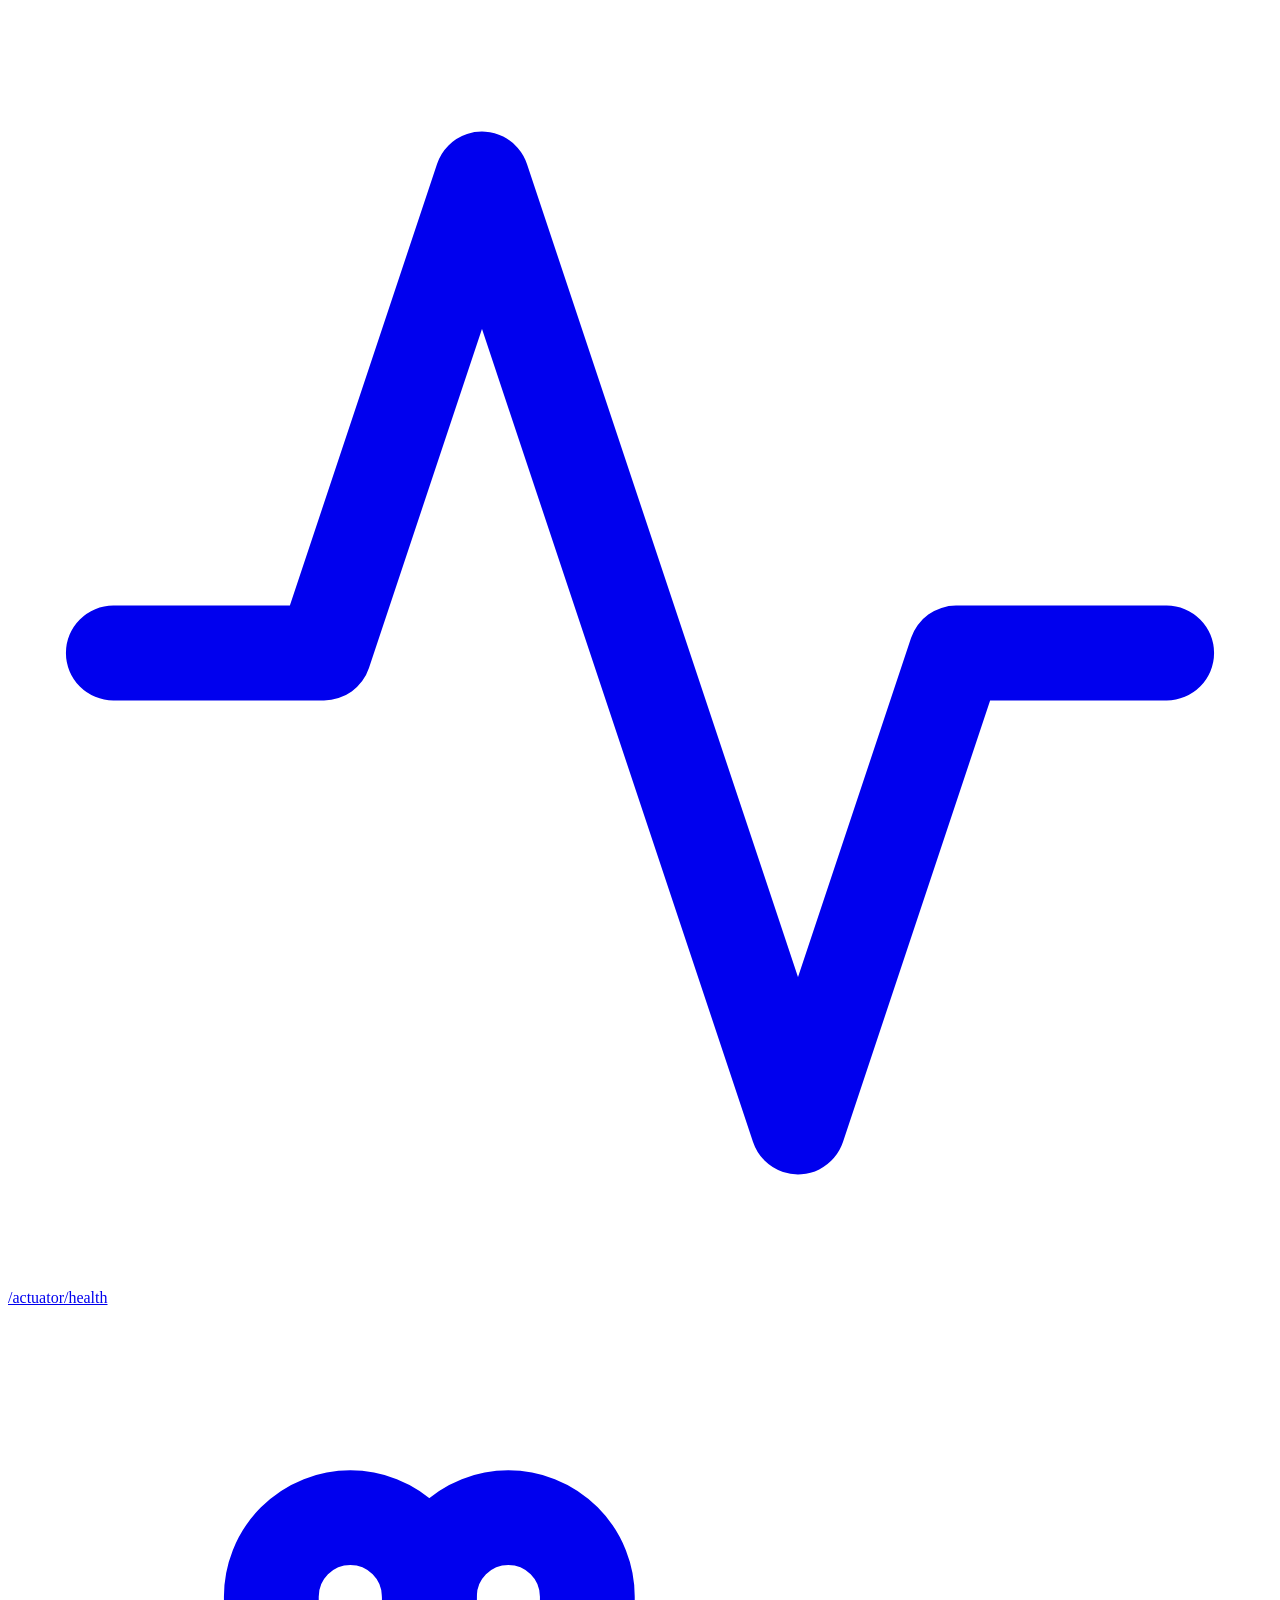
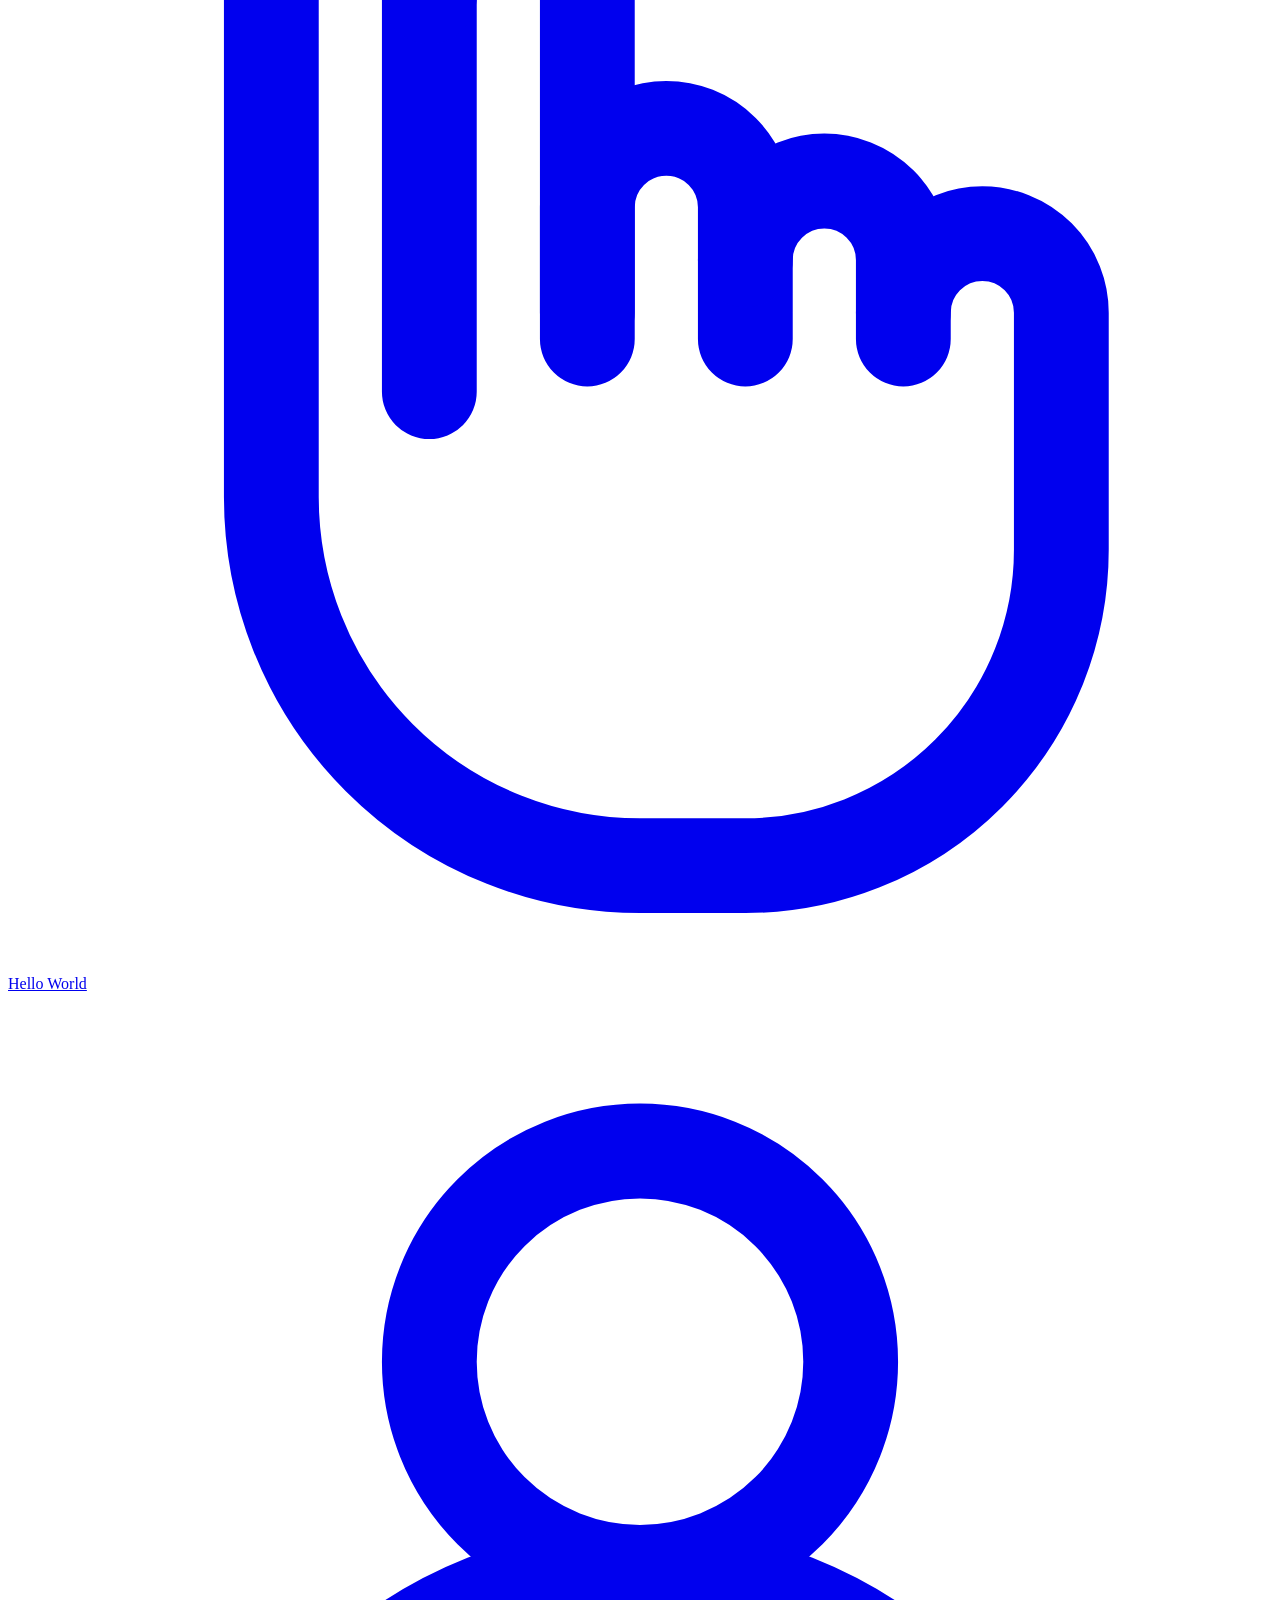
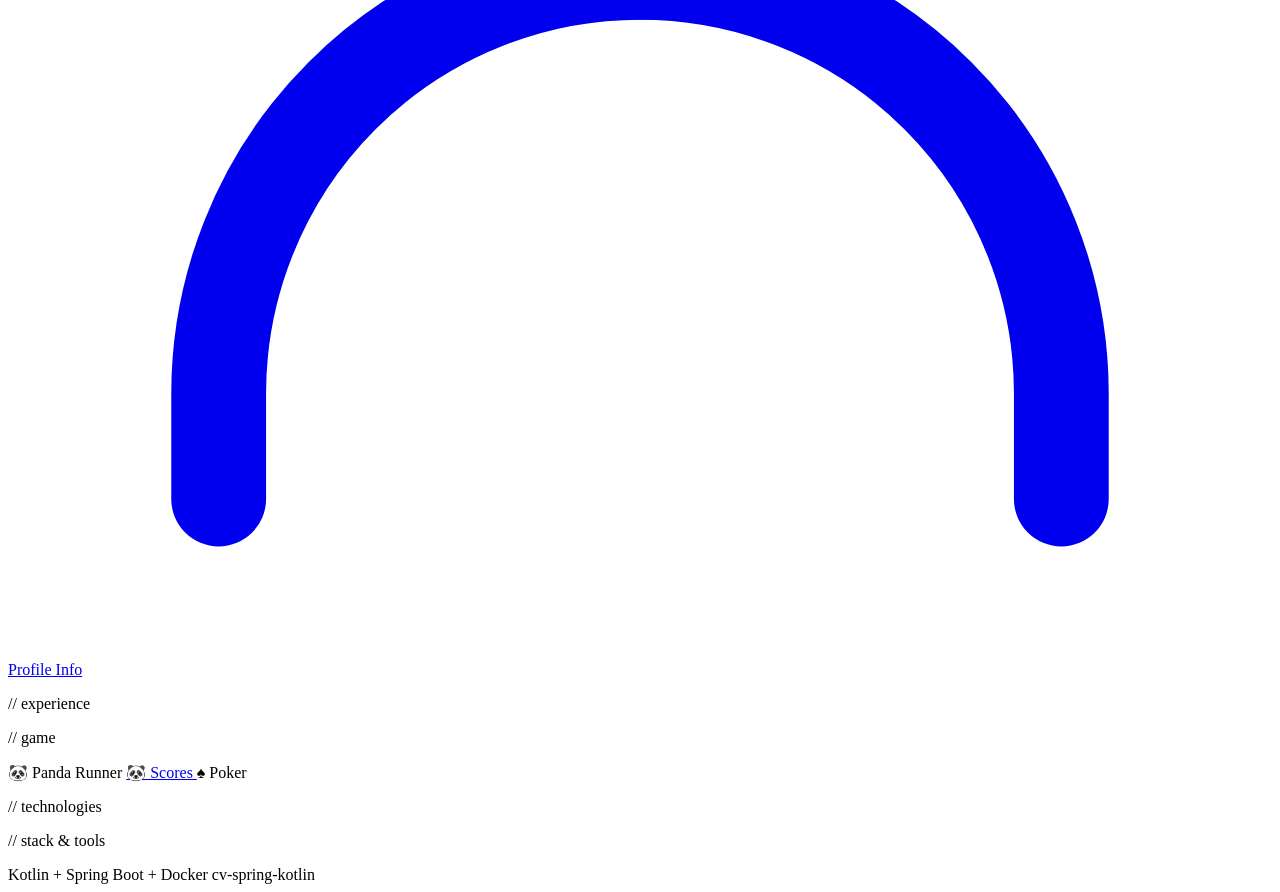
==== commit 6c56f112: "Adding Experience Section" ====
--- a/cv-spring-kotlin/src/main/resources/templates/index.html
+++ b/cv-spring-kotlin/src/main/resources/templates/index.html
@@ -46,6 +46,12 @@
         </div>
     </header>
 
+    <!-- Experience  populated from API (data.experiences) -->
+    <section class="section">
+        <p class="section__label">// experience</p>
+        <div class="experience" id="experience-list"></div>
+    </section>
+
     <section class="section">
         <p class="section__label">// game</p>
         <a class="link-btn" th:href="@{/pandaGame.html}">
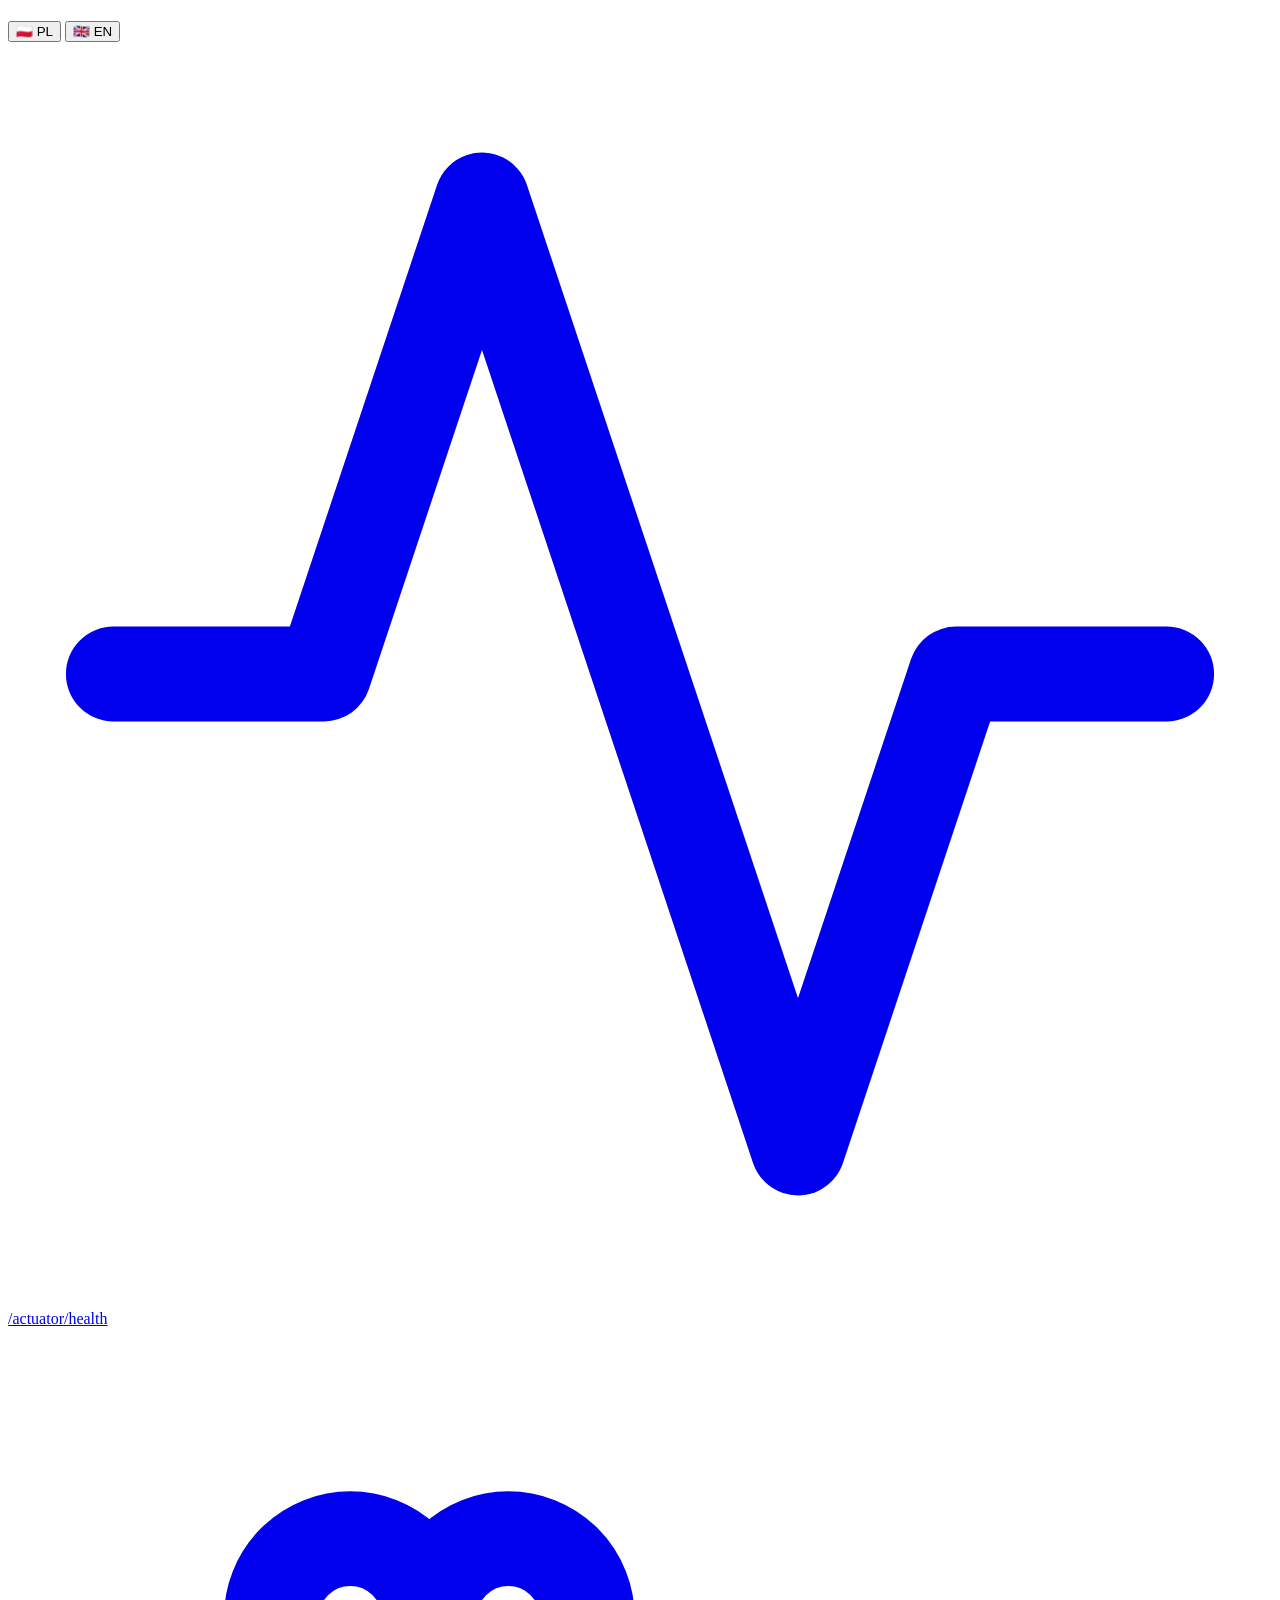
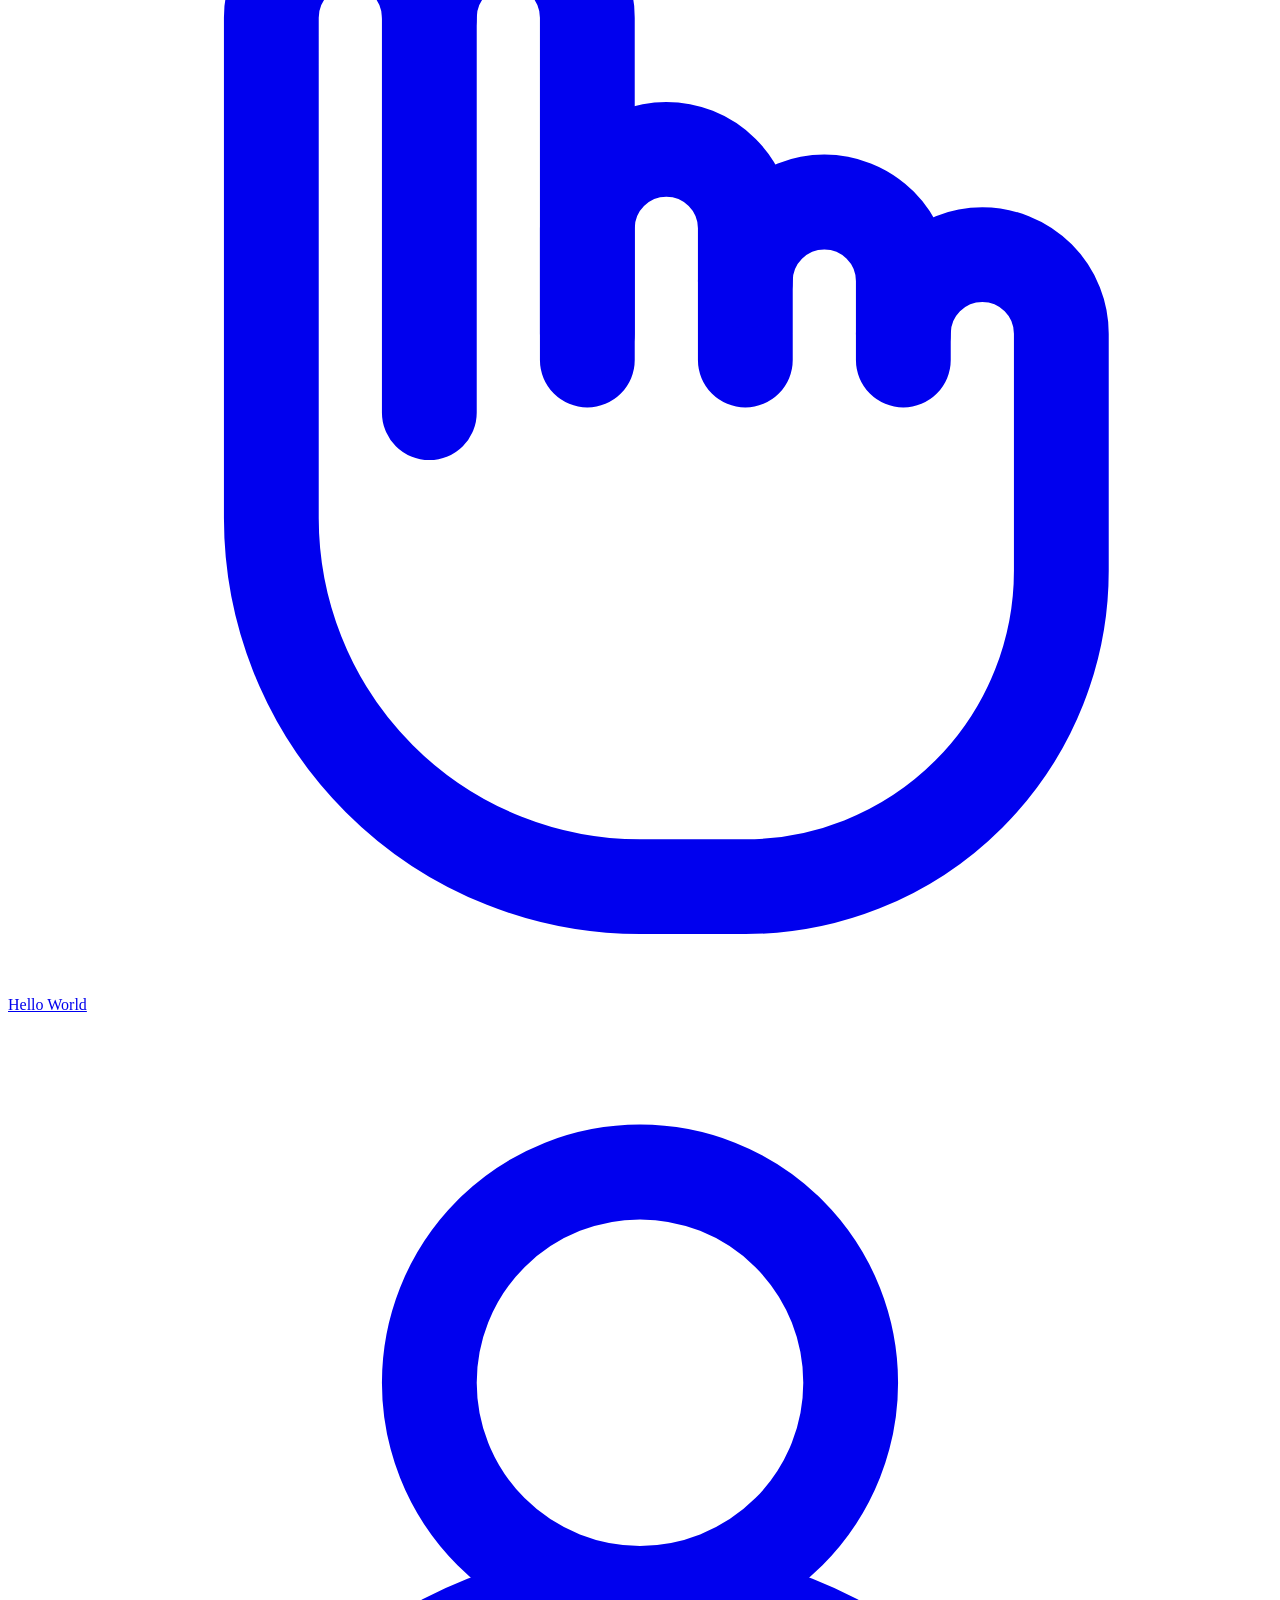
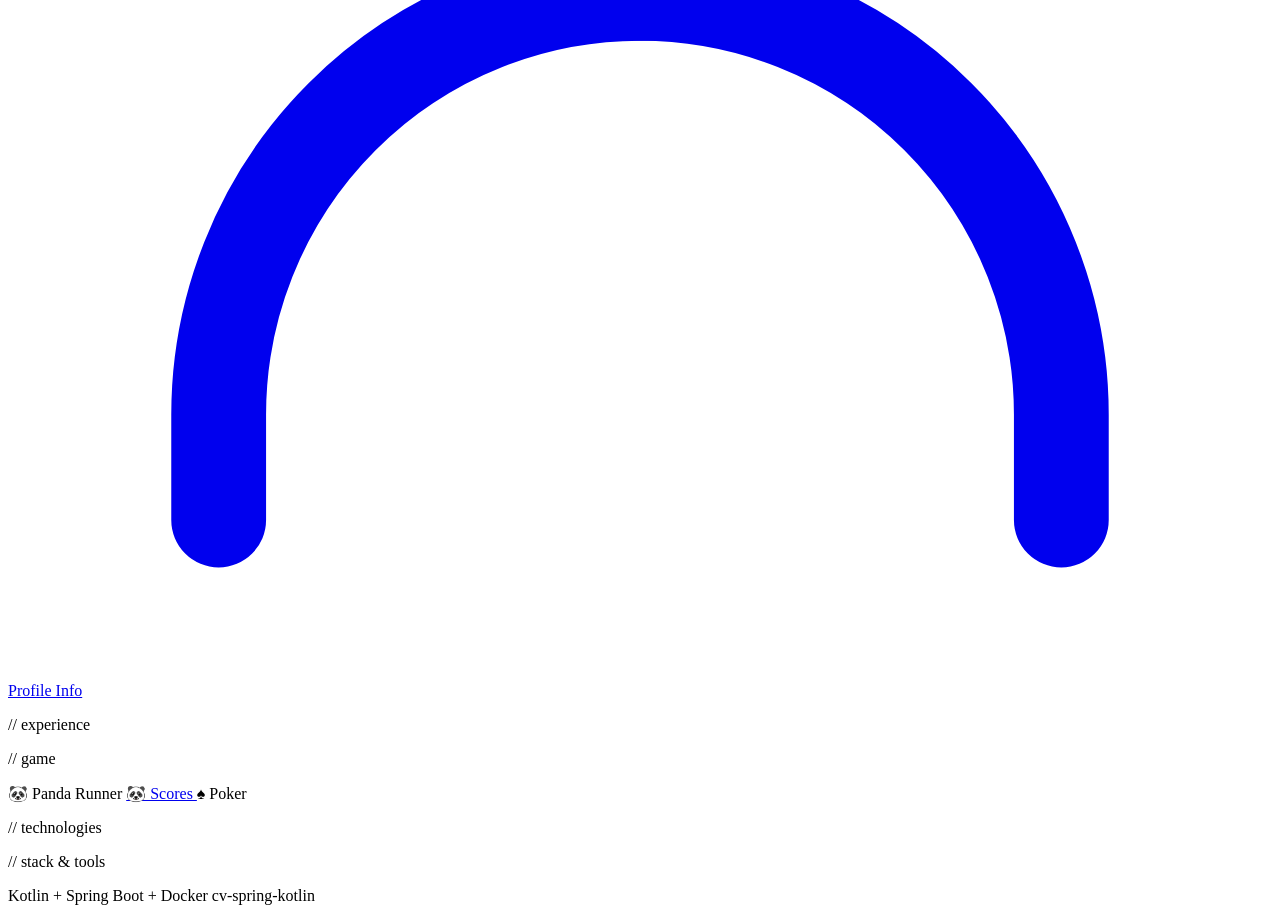
==== commit 80a6488d: "Adding Language" ====
--- a/cv-spring-kotlin/src/main/resources/templates/index.html
+++ b/cv-spring-kotlin/src/main/resources/templates/index.html
@@ -18,6 +18,12 @@
         <h1 class="header__name" id="name"></h1>
         <p class="header__role" id="role"></p>
         <p class="header__bio" id="bio"></p>
+
+        <!-- Language switcher -->
+        <div class="lang-switcher" id="lang-switcher">
+            <button class="lang-btn" data-lang="pl" title="Polski">🇵🇱 PL</button>
+            <button class="lang-btn" data-lang="en" title="English">🇬🇧 EN</button>
+        </div>
 
         <!-- Linki dynamiczne (z API) + statyczne przyciski -->
         <div class="links" id="links">
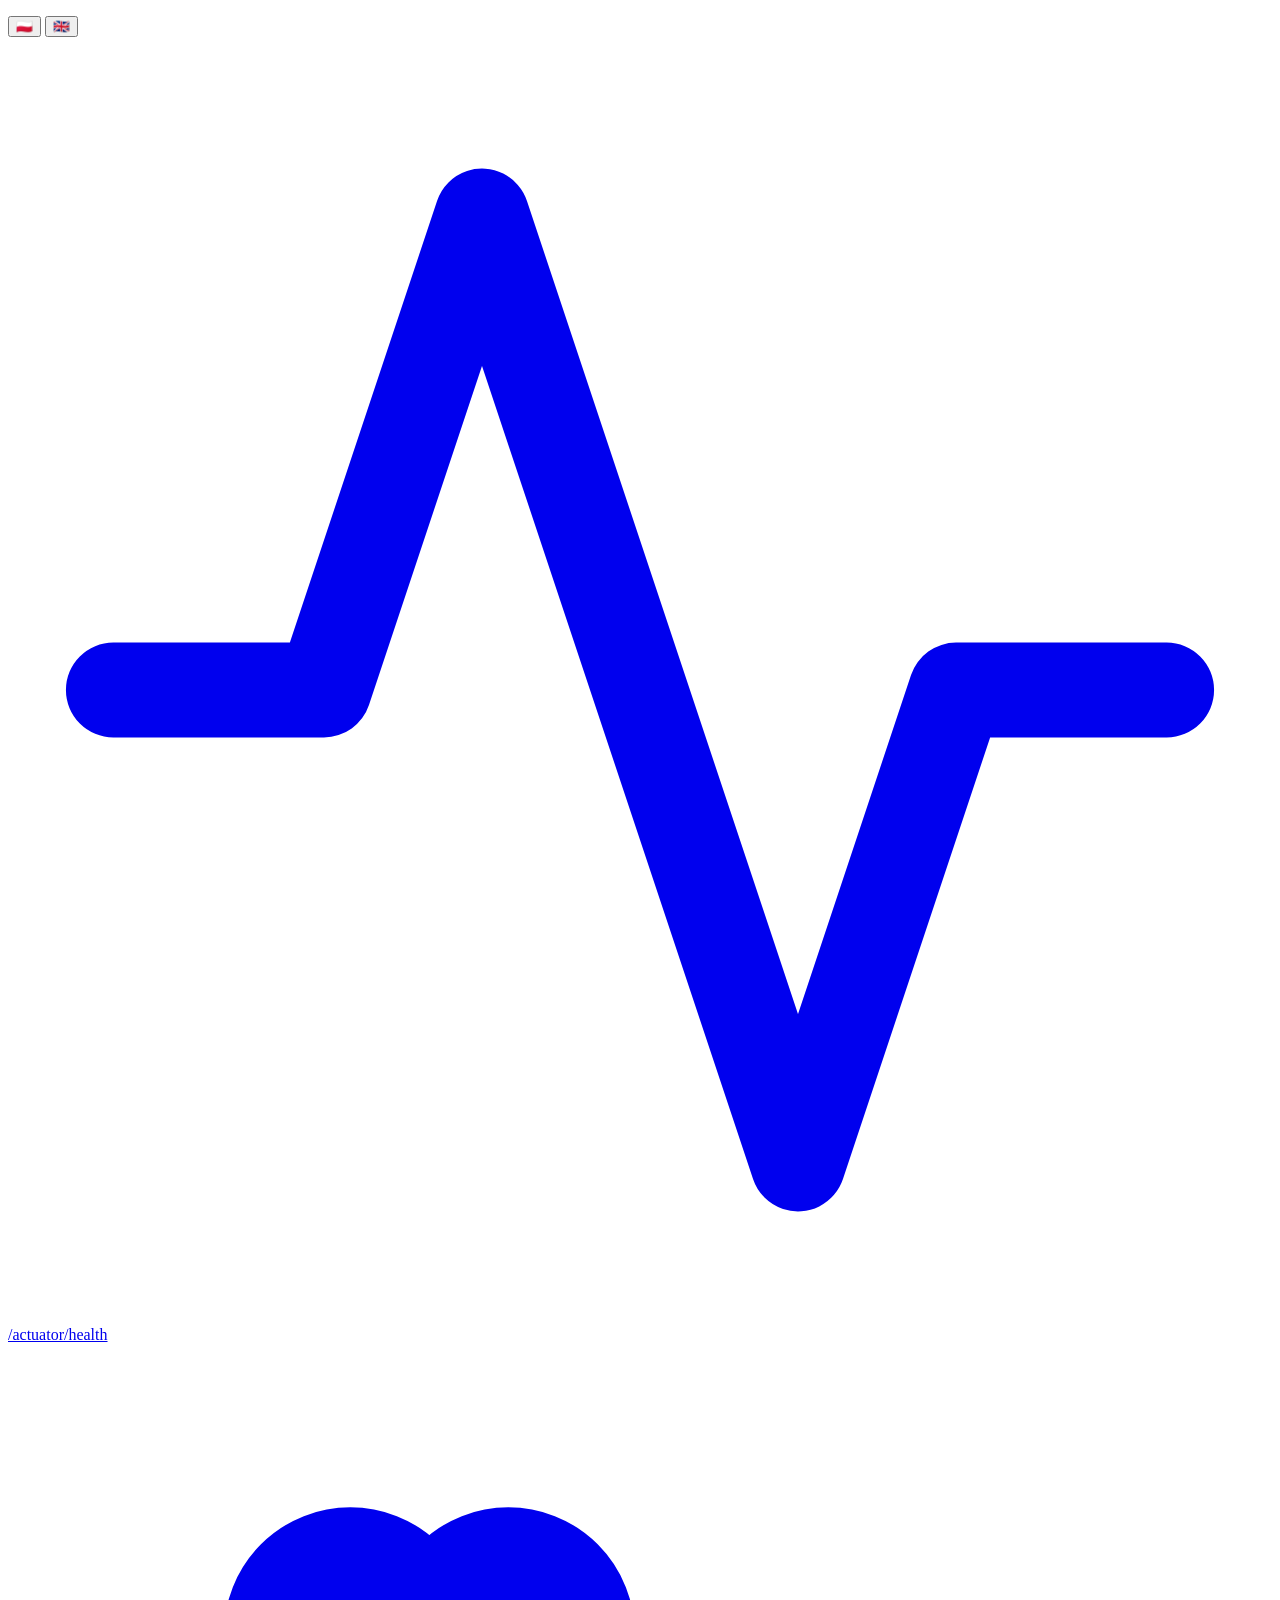
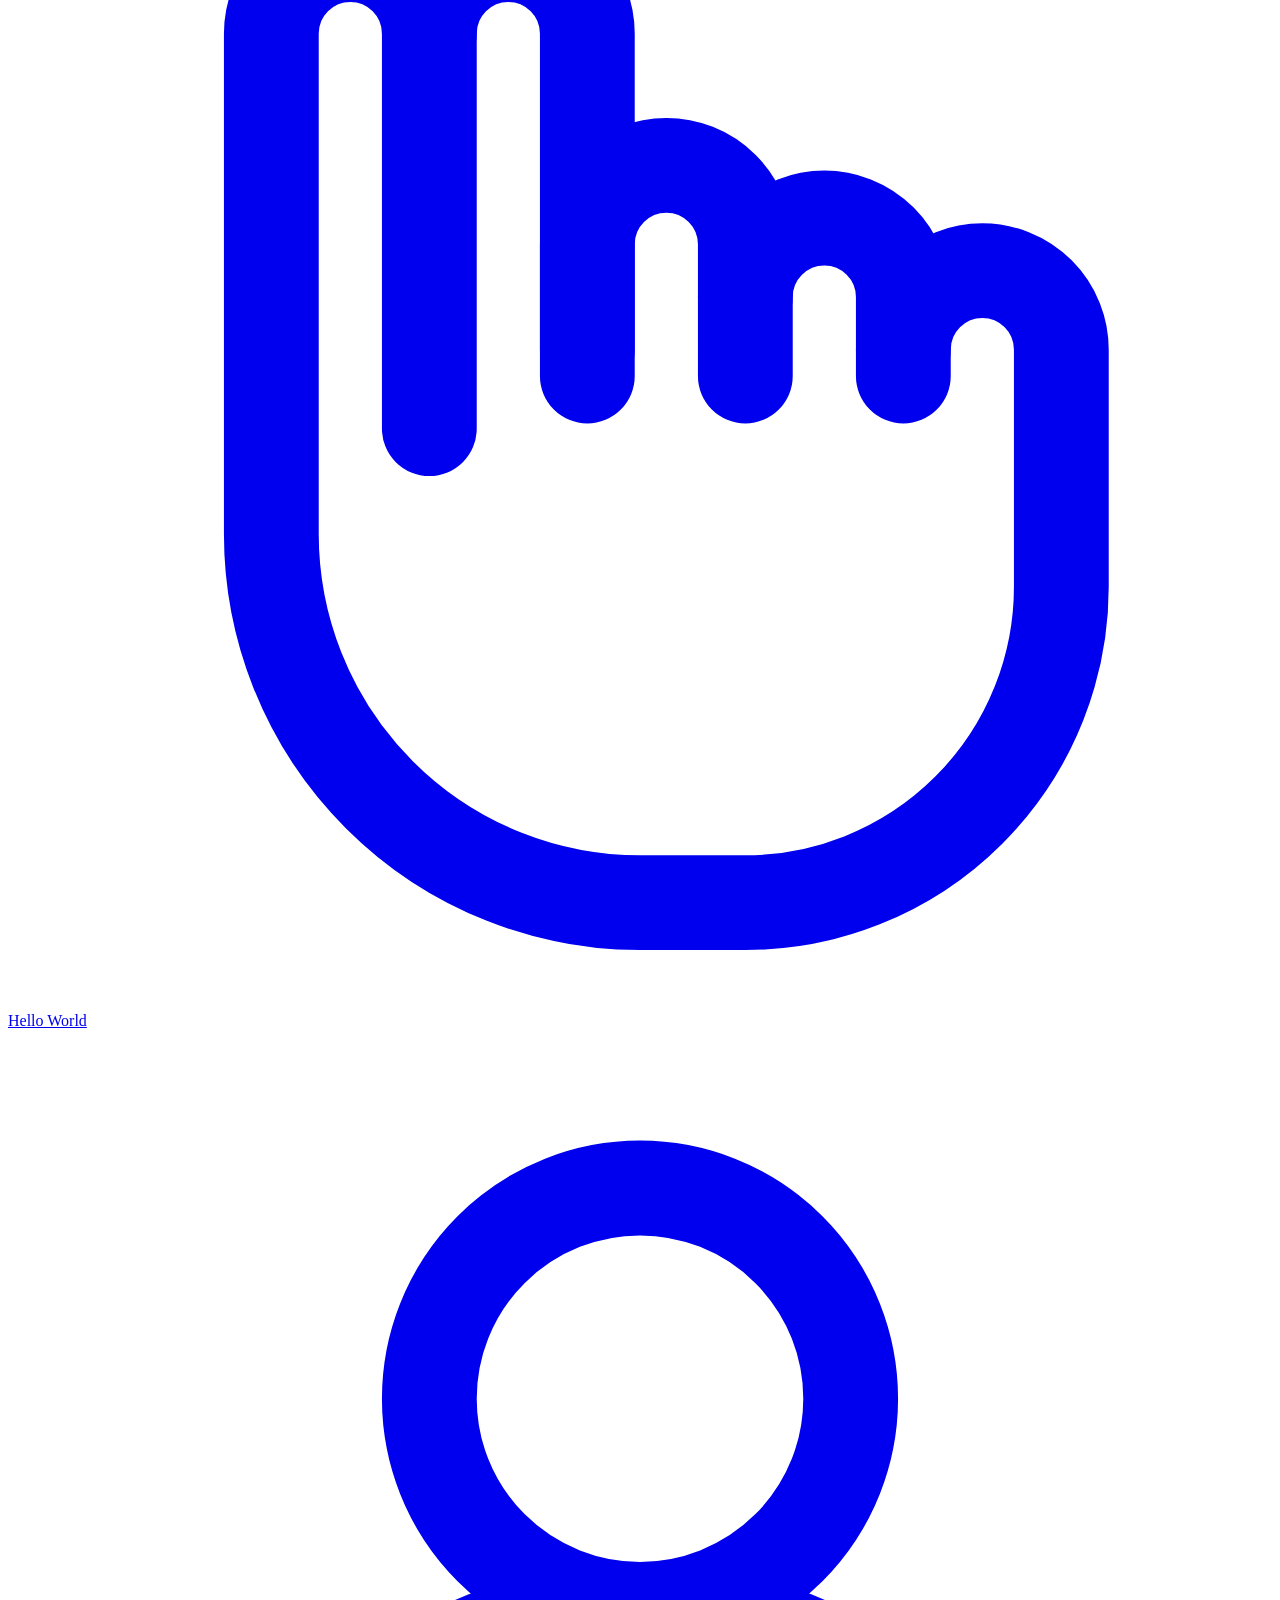
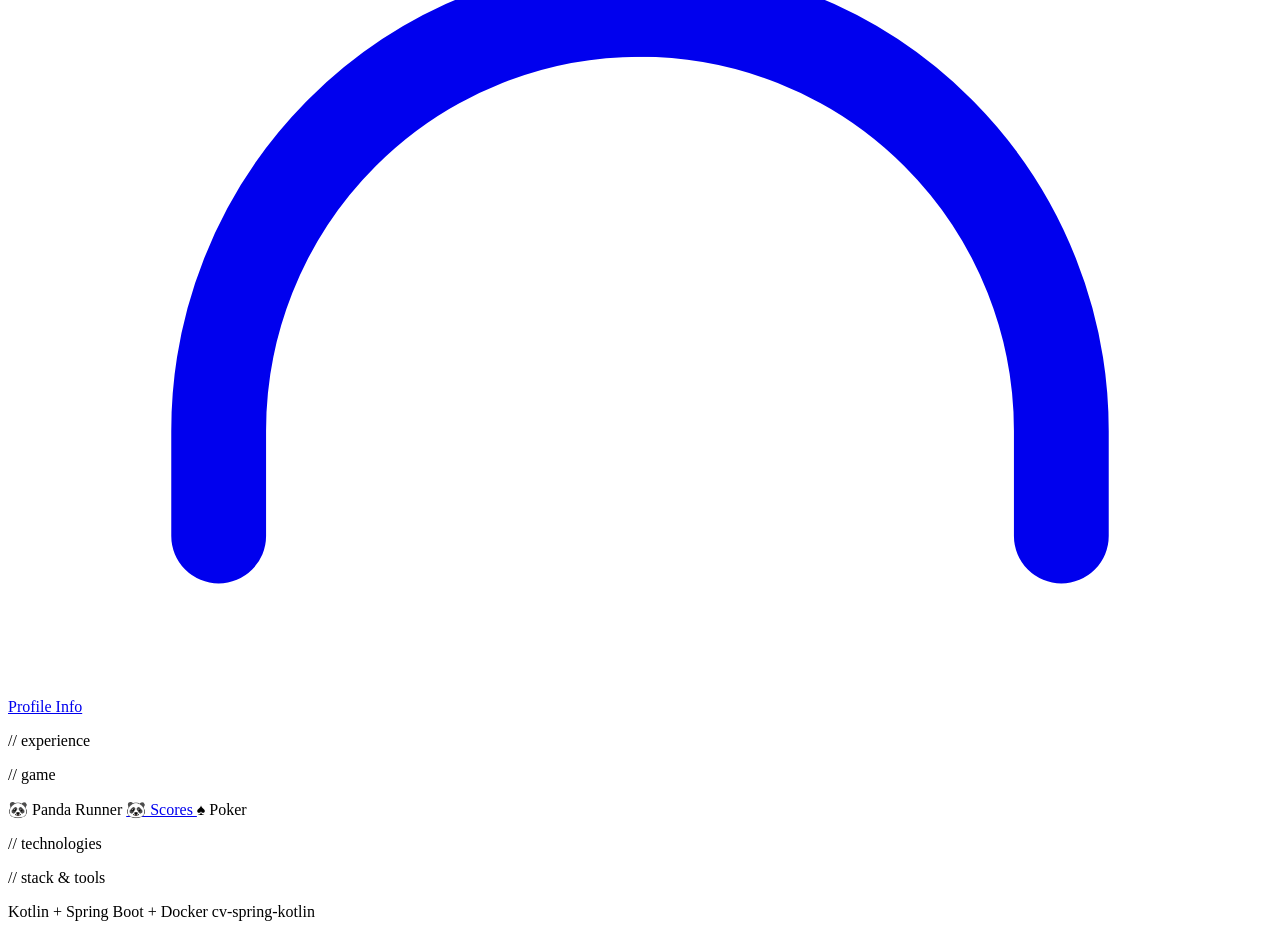
==== commit 258ff15d: "Fix language bugs" ====
--- a/cv-spring-kotlin/src/main/resources/templates/index.html
+++ b/cv-spring-kotlin/src/main/resources/templates/index.html
@@ -14,16 +14,17 @@
 
     <!-- Header -->
     <header class="header">
-        <p class="header__eyebrow" id="eyebrow"></p>
+        <div class="header__top-row">
+            <p class="header__eyebrow" id="eyebrow"></p>
+            <!-- Language switcher -->
+            <div class="lang-switcher" id="lang-switcher">
+                <button class="lang-btn" data-lang="pl" title="Polski">🇵🇱</button>
+                <button class="lang-btn" data-lang="en" title="English">🇬🇧</button>
+            </div>
+        </div>
         <h1 class="header__name" id="name"></h1>
         <p class="header__role" id="role"></p>
         <p class="header__bio" id="bio"></p>
-
-        <!-- Language switcher -->
-        <div class="lang-switcher" id="lang-switcher">
-            <button class="lang-btn" data-lang="pl" title="Polski">🇵🇱 PL</button>
-            <button class="lang-btn" data-lang="en" title="English">🇬🇧 EN</button>
-        </div>
 
         <!-- Linki dynamiczne (z API) + statyczne przyciski -->
         <div class="links" id="links">
